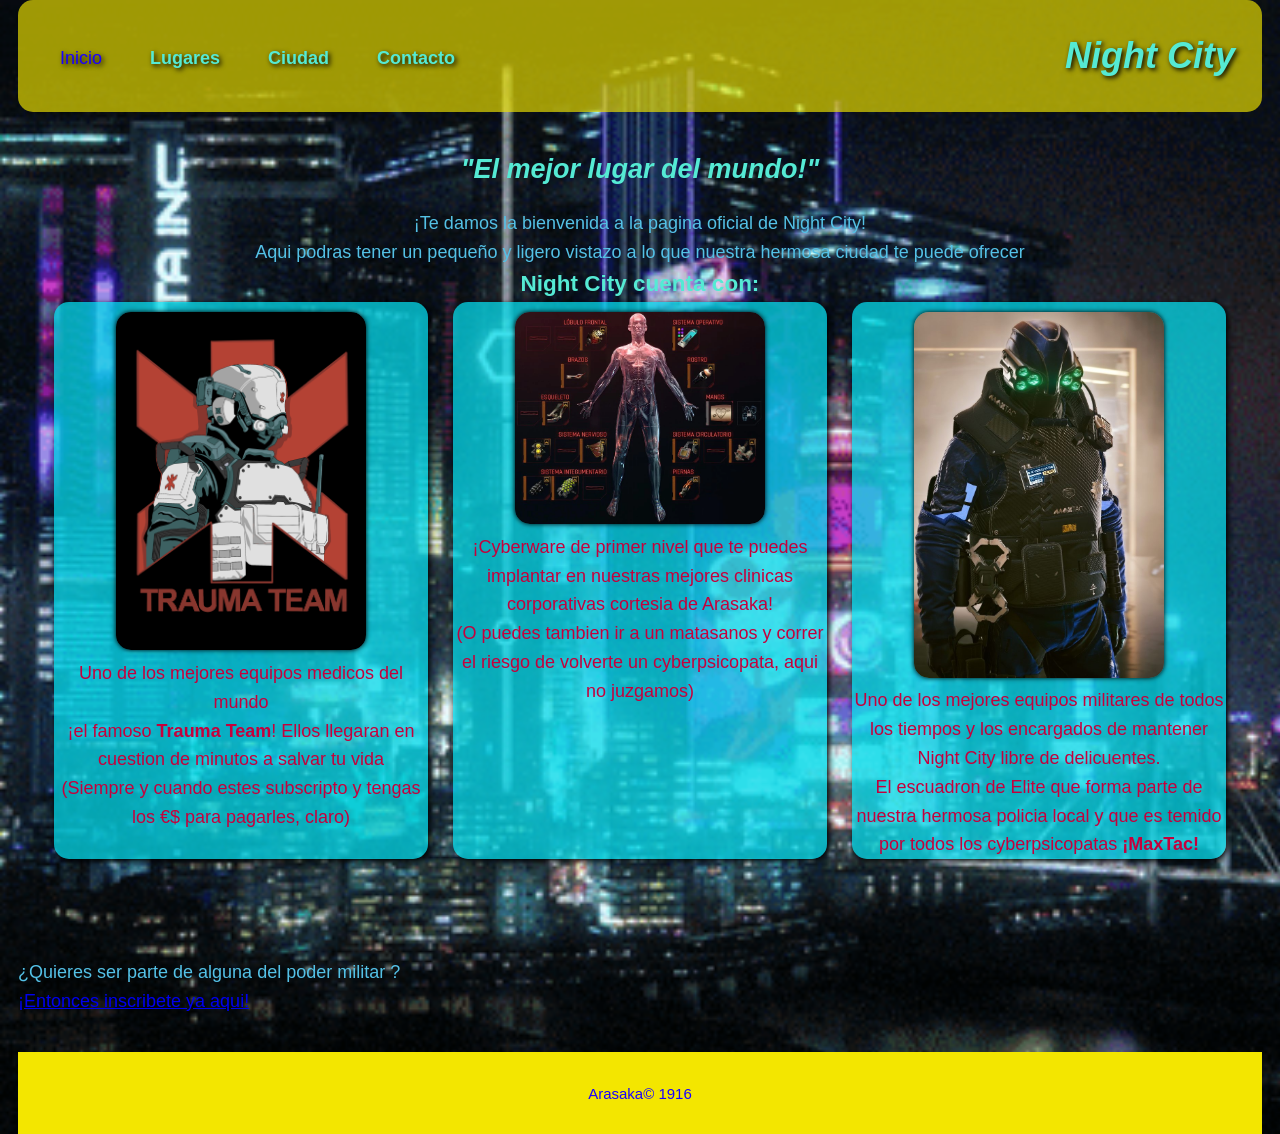
==== index.html @ 8d31d49f "Opacidad, color y fondo Se cambio el fondo por un gif  Se cambio el color de las letras para que se" ====
<!DOCTYPE html>
<html lang="es">
<head>
    <meta charset="UTF-8">
    <meta name="viewport" content="width=device-width, initial-scale=1.0"> 
    <title>Inicio N.C</title>
    <link rel="preconnect" href="https://fonts.googleapis.com">
    <link rel="preconnect" href="https://fonts.gstatic.com" crossorigin>
    <link href="https://fonts.googleapis.com/css2?family=Instrument+Sans:ital,wght@0,400..700;1,400..700&display=swap" rel="stylesheet">
    <link rel="stylesheet" href="CSS/style.css">
</head>
<body>
    <header>
        <h1 class="logo"><em>Night City</em></h1>
            <nav>
                <ul class="menu">
                    <li class="links">Inicio</li>               
                    <li class="links"><a href="./Lugares.html">Lugares</a></li>
                    <li class="links"><a href="./Ciudad.html">Ciudad</a></li>
                    <li class="links"><a href="./Contacto.html">Contacto</a></li>
                </ul>
            </nav>
    </header> 
    <main>
        <h2><em>"El mejor lugar del mundo!"</em></h2>
        <p>¡Te damos la bienvenida a la pagina oficial de Night City! <br>
        Aqui podras tener un pequeño y ligero vistazo a lo que nuestra hermosa ciudad te puede ofrecer <br></p>
        <h3>Night City cuenta con:</h3>

        <section class="cuerpo-articulos"> <!--Los articulos NO deben superar los 8 renglones-->
            <div class="articulos"> <!--Este articulo debe estar a la izquierda-->
                <img src="./img/Trauma Team 2.png" alt="Trauma Team">
                <article class="texto-articulos">
                    Uno de los mejores equipos medicos del mundo <br> 
                    ¡el famoso <strong>Trauma Team</strong>! Ellos llegaran en cuestion de minutos a salvar tu vida <br>
                    (Siempre y cuando estes subscripto y tengas los €$ para pagarles, claro)
                </article>
            </div> 
            
            <div class="articulos"> <!--Este articulo debe estar en el medio-->
                <img src="./img/Cyberware.png" alt="Cyberware">
                <article class="texto-articulos">
                    ¡Cyberware de primer nivel que te puedes implantar en
                    nuestras mejores clinicas corporativas cortesia de Arasaka! <br> (O puedes tambien
                    ir a un matasanos y correr el riesgo de volverte un cyberpsicopata,
                    aqui no juzgamos)
                 </article>
            </div>

            <div class="articulos"> <!--Este articulo debe estar a la derecha-->
                <img src="./img/MaxTac.jpg" alt="MaxTac">
                <article class="texto-articulos">
                    Uno de los mejores equipos militares de todos los tiempos y 
                    los encargados de mantener Night City libre de delicuentes. <br>
                    El escuadron de Elite que forma parte de 
                    nuestra hermosa policia local y que es temido por todos los cyberpsicopatas 
                    <strong>¡MaxTac!</strong>
                 </article>
            </div>
        </section>
    </main>
    <aside>¿Quieres ser parte de alguna del poder militar ? <br>
        <a href="./Contacto.html">¡Entonces inscribete ya aqui!</a>
    </aside>
    <footer>
        <small>Arasaka© 1916</small>
    </footer>
</body>
</html>
---- CSS/style.css ----
/*Paleta de colores*/
:root{
    --color-primario: #f3e600;
    --color-acento: #55ead4;
    --color-texto: #c5003c;
    --color-texto-general: #54c1e6;
    --color-fondo: #000000;
    --color-texto-claro: #1900ff;
    --color-Articulos: #05d9e8;
    --fuente-principal: 'Inter', sans-serif;
}
/*Paleta de colores*/

/*Reset basico*/
*{
    box-sizing: border-box;
    margin: 0;
    padding: 0;
}
/*Reset basico*/

/*Estilos Globales*/
html{font-size: 18px;}

body{
    font-family: var(--fuente-principal);
    font-size: 1rem;
    line-height: 1.6;
    color: var(--color-texto-general);
    margin: 0 auto;
    padding: 0 1rem;
    background-image: url(../gif/descarga.gif);
    background-repeat: no-repeat;
    background-position: center center;
    background-size: cover;
}
/*Estilos Globales*/

/*Barra de navegacion*/
header{
    display: flex;
    justify-content: space-between;
    align-items: center;
    padding: 30px;
    font-family: 'montserrat', sans-serif;
    color: var(--color-texto-claro);
    background-color: color-mix(in srgb, var(--color-primario) 65%, transparent);
    padding: 1.5rem;
    border-radius: 15px;
}

.logo{ /*El order sirve para que el logo de "Night City" este a la derecha en vez de la izquierda*/
    text-shadow: 2px 2px 5px var(--color-fondo);
    order: 2;
}

.menu{
    display: flex;
    list-style: none;
    order: 1;
}

.menu .links{
    text-shadow: 2px 2px 5px var(--color-fondo);
    padding: 0 15px;
}

.menu .links a{
    transition:all .3s ease
}

.menu .links a:hover{
    background-color: #42B881;
}

nav{
    margin-top: 0.25rem;
}                        

nav ul{
    list-style: none;
    display: flex;
    gap: 1rem;
}              

nav a{
    color: var(--color-acento);
    text-decoration: none;
    font-weight: 900;
}

nav a:hover{
    color: antiquewhite;
    text-decoration: underline;
}
/*Barra de navegacion*/

/*Seccion con Imagenes*/

.cuerpo-articulos{
    display: flex;
    justify-content: center;
    column-gap: 25px;
}

.articulos{
    background-color: color-mix(in srgb,var(--color-Articulos) 75%, transparent);
    box-shadow: 2px 2px 6px var(--color-fondo);
    width: 500px;
    text-align: center;
    border-radius: 15px;
}

.texto-articulos{
        color: var(--color-texto);
}

.articulos img{
    width: 250px;
    margin-top: 10px;
    box-shadow: 0px 0px 5px var(--color-fondo);
    border-radius: 15px;
}

.test{
    background-color: rgba(255, 255, 255, 0.3);
    box-shadow: 2px 2px 6px var(--color-fondo);
    width: 500px;
    text-align: center;
    border-radius: 15px;
}

/*Seccion con Imagenes*/

/*TIPOGRAFIA*/

h1, h2, h3{font-size: 2rem; color: var(--color-acento);}

h2{
    font-size: 1.5rem;
    text-align: center;
}

h3{
    font-size: 1.25rem;
    text-align: center;
}

p{
    margin-top: 1rem;
    text-align: center;
}

/*MAIN Y SECCIONES*/

main{
    padding: 2rem;
}
section{
    margin-bottom: 2rem;
    padding-bottom: 1.5rem;
}


/*FIGURE (SECCION PERO DE IMAGENES)*/

figure{
    display: grid;
    grid-template-rows: repeat(auto-fit, minmax(200px, 1 fr));
    gap: 15px;
    justify-content: center;
}

/*para las IMAGENES DEL FIGURE*/
figure img{
    width: 250px;
    height: 180px;
    text-align: center;
    object-fit: cover;/*ajustar la imagen manteniedno las proporciones*/
    border-radius: 5px;
}
figcaption{
    grid-row: 1/-1;
    text-align: center;
    font-style: oblique;
    margin-bottom: 2px;
}
/*FOOTER*/
footer{
    background-color: var(--color-primario);
    color: var(--color-texto-claro);
    padding: 1.5rem;
    margin-top: 2rem;
    text-align: center;
}
footer a{
    color: var(--color-acento);
}
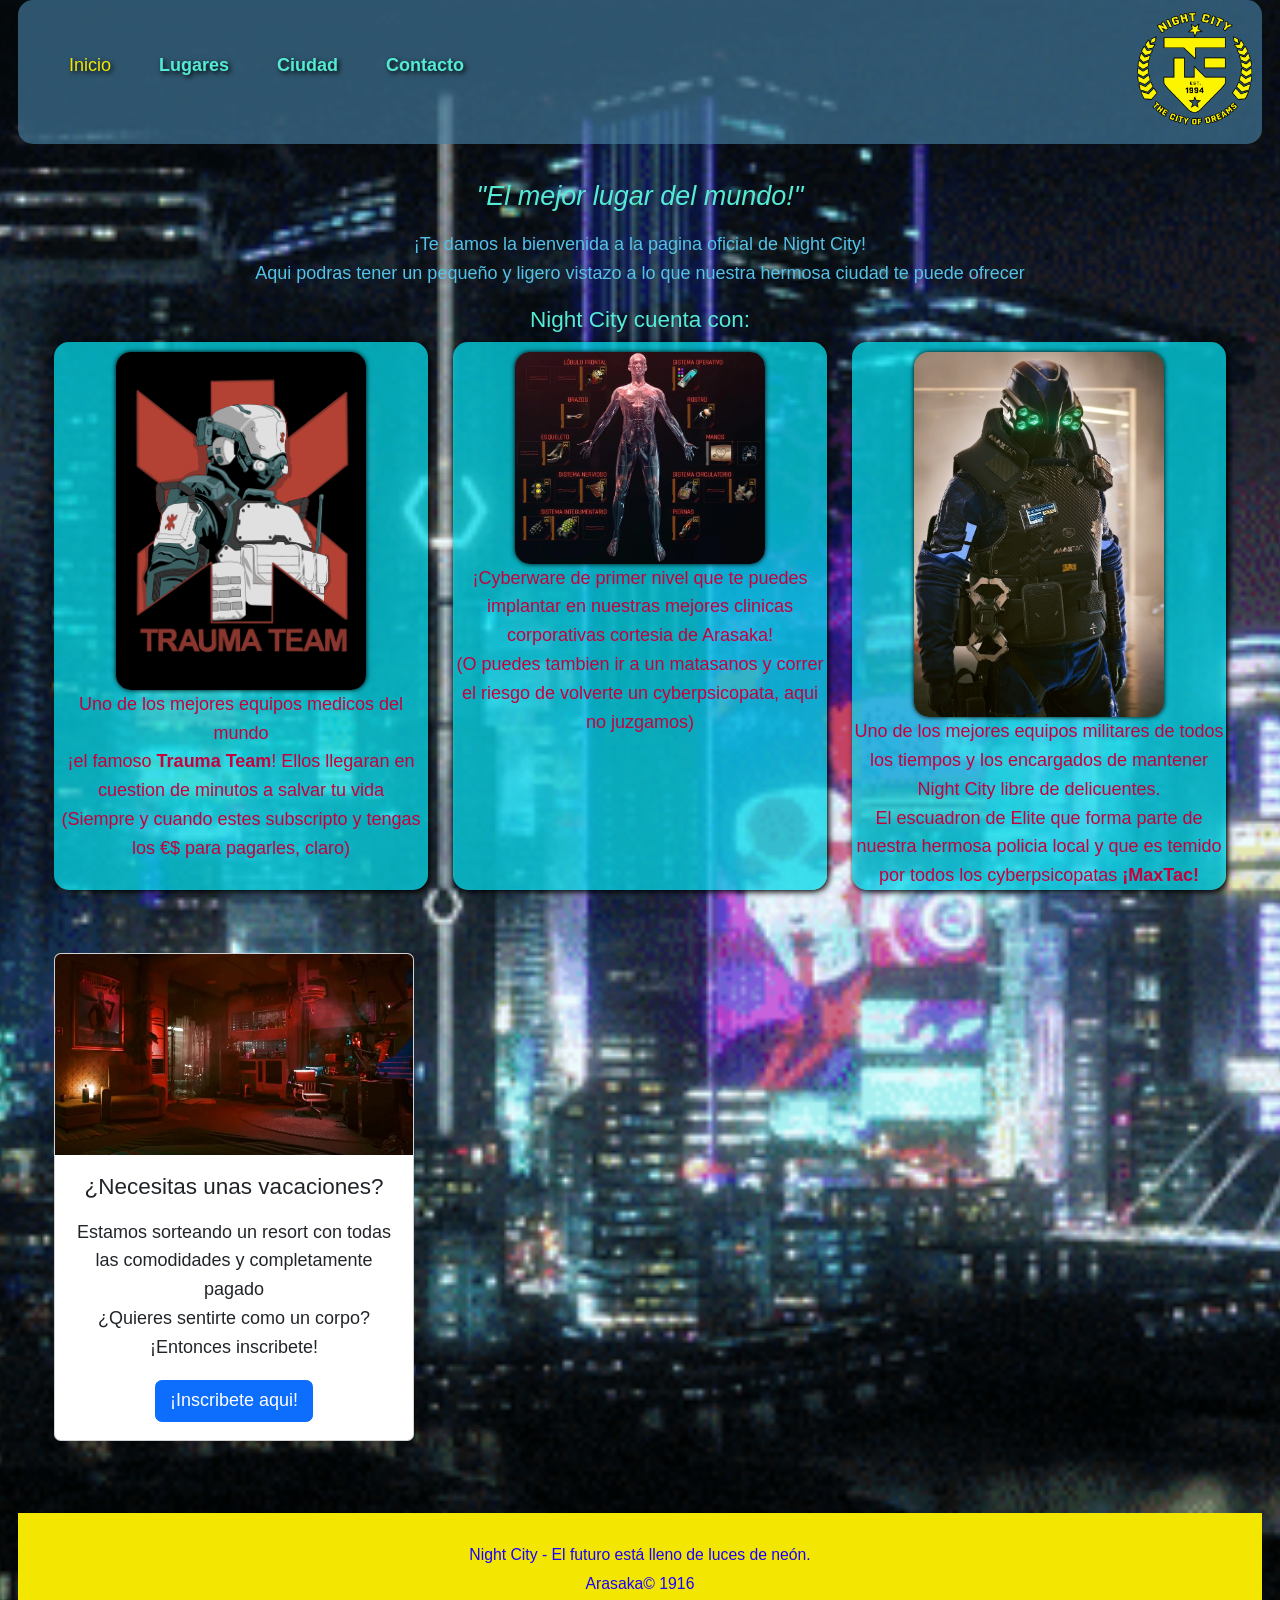
==== commit 707ae031: "Agregado Bootstrap, mas interacciones con CSS y JavaScript Borre codigo inutil del CSS ademas de agr" ====
--- a/index.html
+++ b/index.html
@@ -7,11 +7,17 @@
     <link rel="preconnect" href="https://fonts.googleapis.com">
     <link rel="preconnect" href="https://fonts.gstatic.com" crossorigin>
     <link href="https://fonts.googleapis.com/css2?family=Instrument+Sans:ital,wght@0,400..700;1,400..700&display=swap" rel="stylesheet">
+    <link rel="stylesheet" href="https://cdn.jsdelivr.net/npm/bootstrap@5.3.8/dist/css/bootstrap.min.css">
     <link rel="stylesheet" href="CSS/style.css">
 </head>
 <body>
+
     <header>
-        <h1 class="logo"><em>Night City</em></h1>
+        <h1 class="logo">
+            <a href="./index.html">
+                <img src="./img/Night City Logo.png" alt="Logo de Night City">
+            </a>
+        </h1>
             <nav>
                 <ul class="menu">
                     <li class="links">Inicio</li>               
@@ -20,7 +26,8 @@
                     <li class="links"><a href="./Contacto.html">Contacto</a></li>
                 </ul>
             </nav>
-    </header> 
+    </header>
+
     <main>
         <h2><em>"El mejor lugar del mundo!"</em></h2>
         <p>¡Te damos la bienvenida a la pagina oficial de Night City! <br>
@@ -36,7 +43,7 @@
                     (Siempre y cuando estes subscripto y tengas los €$ para pagarles, claro)
                 </article>
             </div> 
-            
+
             <div class="articulos"> <!--Este articulo debe estar en el medio-->
                 <img src="./img/Cyberware.png" alt="Cyberware">
                 <article class="texto-articulos">
@@ -58,12 +65,22 @@
                  </article>
             </div>
         </section>
+
+        <div class="card" style="width: 20rem; text-align: center;">
+         <img src="./img/Night City Departamento.jpg" class="card-img-top" alt="Departamento de Night City">
+            <div class="card-body">
+                <h5 class="card-title">¿Necesitas unas vacaciones?</h5>
+                    <p class="card-text">Estamos sorteando un resort con todas las comodidades y completamente pagado <br>¿Quieres sentirte como un corpo? ¡Entonces inscribete!
+                    </p>
+                <a href="./Contacto.html" class="btn btn-primary">¡Inscribete aqui!</a>
+            </div>
+        </div>
+
     </main>
-    <aside>¿Quieres ser parte de alguna del poder militar ? <br>
-        <a href="./Contacto.html">¡Entonces inscribete ya aqui!</a>
-    </aside>
     <footer>
-        <small>Arasaka© 1916</small>
+        <small>Night City - El futuro está lleno de luces de neón. <br>
+                Arasaka© 1916
+        </small>
     </footer>
 </body>
 </html>
--- a/CSS/style.css
+++ b/CSS/style.css
@@ -1,10 +1,12 @@
 /*Paleta de colores*/
 :root{
+    --color-header: #467fa1;
     --color-primario: #f3e600;
     --color-acento: #55ead4;
     --color-texto: #c5003c;
     --color-texto-general: #54c1e6;
     --color-fondo: #000000;
+    --color-links: #42B881;
     --color-texto-claro: #1900ff;
     --color-Articulos: #05d9e8;
     --fuente-principal: 'Inter', sans-serif;
@@ -41,11 +43,9 @@
     display: flex;
     justify-content: space-between;
     align-items: center;
-    padding: 30px;
     font-family: 'montserrat', sans-serif;
-    color: var(--color-texto-claro);
-    background-color: color-mix(in srgb, var(--color-primario) 65%, transparent);
-    padding: 1.5rem;
+    color: var(--color-acento);
+    background-color: color-mix(in srgb, var(--color-header) 65%, transparent);
     border-radius: 15px;
 }
 
@@ -54,45 +54,43 @@
     order: 2;
 }
 
+.logo img{
+    width: 7.5rem;
+}
+
 .menu{
+    margin-top: 0.25rem;
+    list-style: none;
     display: flex;
-    list-style: none;
+    gap: 1rem;
+    color: var(--color-primario);
+    display: flex;
     order: 1;
 }
 
 .menu .links{
+    color: var(--color-primario);
+    text-decoration: none;
+    font-weight: 900px;
     text-shadow: 2px 2px 5px var(--color-fondo);
     padding: 0 15px;
 }
 
 .menu .links a{
-    transition:all .3s ease
+    color: var(--color-acento);
+    text-decoration: none;
+    font-weight: 900;
+    transition:all .3s ease;
+    border-radius: 15px;
 }
 
 .menu .links a:hover{
-    background-color: #42B881;
+    color: antiquewhite;
+    text-decoration: none;
+    background-color: var(--color-links);
+    font-size: 22.5px;
 }
 
-nav{
-    margin-top: 0.25rem;
-}                        
-
-nav ul{
-    list-style: none;
-    display: flex;
-    gap: 1rem;
-}              
-
-nav a{
-    color: var(--color-acento);
-    text-decoration: none;
-    font-weight: 900;
-}
-
-nav a:hover{
-    color: antiquewhite;
-    text-decoration: underline;
-}
 /*Barra de navegacion*/
 
 /*Seccion con Imagenes*/
@@ -101,7 +99,10 @@
     display: flex;
     justify-content: center;
     column-gap: 25px;
+    color: var(--color-Articulos);
 }
+
+
 
 .articulos{
     background-color: color-mix(in srgb,var(--color-Articulos) 75%, transparent);
@@ -122,28 +123,21 @@
     border-radius: 15px;
 }
 
-.test{
-    background-color: rgba(255, 255, 255, 0.3);
-    box-shadow: 2px 2px 6px var(--color-fondo);
-    width: 500px;
-    text-align: center;
-    border-radius: 15px;
-}
 
 /*Seccion con Imagenes*/
 
 /*TIPOGRAFIA*/
 
-h1, h2, h3{font-size: 2rem; color: var(--color-acento);}
-
 h2{
     font-size: 1.5rem;
     text-align: center;
+    color: var(--color-acento);
 }
 
 h3{
     font-size: 1.25rem;
     text-align: center;
+    color: var(--color-acento);
 }
 
 p{
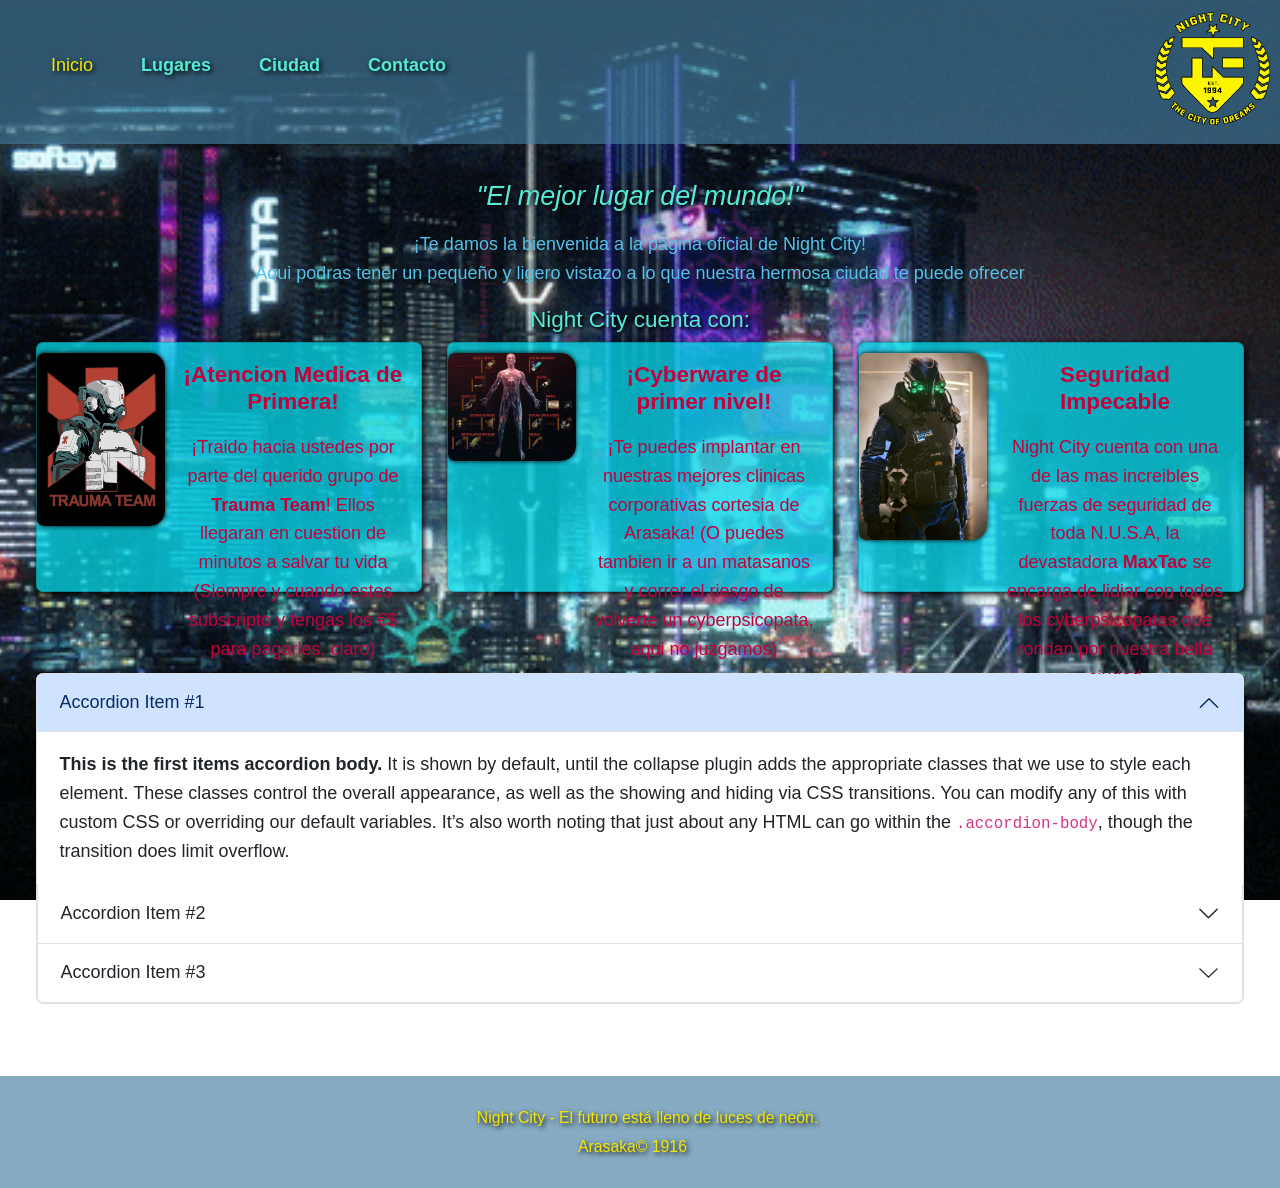
==== commit b2adca0c: "Commit 10 Mejorado el header y arreglado el fondo" ====
--- a/index.html
+++ b/index.html
@@ -36,52 +36,108 @@
 
         <section class="cuerpo-articulos"> <!--Los articulos NO deben superar los 8 renglones-->
             <div class="articulos"> <!--Este articulo debe estar a la izquierda-->
-                <img src="./img/Trauma Team 2.png" alt="Trauma Team">
-                <article class="texto-articulos">
-                    Uno de los mejores equipos medicos del mundo <br> 
-                    ¡el famoso <strong>Trauma Team</strong>! Ellos llegaran en cuestion de minutos a salvar tu vida <br>
-                    (Siempre y cuando estes subscripto y tengas los €$ para pagarles, claro)
-                </article>
+                <div class="card mb-3" style="max-width: 540px;">
+                <div class="row g-0">
+                    <div class="col-md-4">
+                    <img src="./img/Trauma Team 2.png" class="img-fluid rounded-start" alt="Trauma Team">
+                    </div>
+                    <div class="col-md-8">
+                    <div class="card-body">
+                        <div class="texto-articulos">
+                        <h5 class="card-title"><strong>¡Atencion Medica de Primera!</strong></h5>
+                        <p class="card-text">
+                            ¡Traido hacia ustedes por parte del querido grupo de <strong>Trauma Team</strong>! Ellos llegaran en cuestion de minutos a salvar tu vida
+                            (Siempre y cuando estes subscripto y tengas los €$ para pagarles, claro)</p>
+                        </div>
+                    </div>
+                    </div>
+                </div>
+                </div>
             </div> 
 
             <div class="articulos"> <!--Este articulo debe estar en el medio-->
-                <img src="./img/Cyberware.png" alt="Cyberware">
-                <article class="texto-articulos">
-                    ¡Cyberware de primer nivel que te puedes implantar en
-                    nuestras mejores clinicas corporativas cortesia de Arasaka! <br> (O puedes tambien
-                    ir a un matasanos y correr el riesgo de volverte un cyberpsicopata,
-                    aqui no juzgamos)
-                 </article>
+                <div class="card mb-3" style="max-width: 540px;">
+                <div class="row g-0">
+                    <div class="col-md-4">
+                    <img src="./img/Cyberware.png" class="img-fluid rounded-start" alt="Cyberware">
+                    </div>
+                    <div class="col-md-8">
+                    <div class="card-body">
+                        <div class="texto-articulos">
+                        <h5 class="card-title"><strong>¡Cyberware de primer nivel!</strong></h5>
+                        <p class="card-text">¡Te puedes implantar en nuestras mejores clinicas corporativas cortesia de Arasaka! (O puedes tambien
+                        ir a un matasanos y correr el riesgo de volverte un cyberpsicopata, aqui no juzgamos)</p>
+                        </div>
+                    </div>
+                    </div>
+                </div>
+                </div>
             </div>
 
             <div class="articulos"> <!--Este articulo debe estar a la derecha-->
-                <img src="./img/MaxTac.jpg" alt="MaxTac">
-                <article class="texto-articulos">
-                    Uno de los mejores equipos militares de todos los tiempos y 
-                    los encargados de mantener Night City libre de delicuentes. <br>
-                    El escuadron de Elite que forma parte de 
-                    nuestra hermosa policia local y que es temido por todos los cyberpsicopatas 
-                    <strong>¡MaxTac!</strong>
-                 </article>
+                <div class="card mb-3" style="max-width: 540px;">
+                <div class="row g-0">
+                    <div class="col-md-4">
+                    <img src="./img/MaxTac.jpg" class="img-fluid rounded-start" alt="MaxTac">
+                    </div>
+                    <div class="col-md-8">
+                    <div class="card-body">
+                        <div class="texto-articulos">
+                        <h5 class="card-title"><strong>Seguridad Impecable</strong></h5>
+                        <p class="card-text">Night City cuenta con una de las mas increibles fuerzas de seguridad de toda N.U.S.A, la devastadora <strong>MaxTac</strong> se encarga de lidiar con todos los cyberpsicopatas que rondan por nuestra bella ciudad</p>
+                        </div>
+                    </div>
+                    </div>
+                </div>
+                </div>
             </div>
         </section>
+        <div class="accordion" id="accordionExample">
+          <div class="accordion-item">
+            <h2 class="accordion-header">
+              <button class="accordion-button" type="button" data-bs-toggle="collapse" data-bs-target="#collapseOne" aria-expanded="true" aria-controls="collapseOne">
+                Accordion Item #1
+              </button>
+            </h2>
+            <div id="collapseOne" class="accordion-collapse collapse show" data-bs-parent="#accordionExample">
+              <div class="accordion-body">
+                <strong>This is the first items accordion body.</strong> It is shown by default, until the collapse plugin adds the appropriate classes that we use to style each element. These classes control the overall appearance, as well as the showing and hiding via CSS transitions. You can modify any of this with custom CSS or overriding our default variables. It’s also worth noting that just about any HTML can go within the <code>.accordion-body</code>, though the transition does limit overflow. 
+            </div>
+          </div>
+          <div class="accordion-item">
+            <h2 class="accordion-header">
+              <button class="accordion-button collapsed" type="button" data-bs-toggle="collapse" data-bs-target="#collapseTwo" aria-expanded="false" aria-controls="collapseTwo">
+                Accordion Item #2
+              </button>
+            </h2>
+            <div id="collapseTwo" class="accordion-collapse collapse" data-bs-parent="#accordionExample">
+              <div class="accordion-body">
+                <strong>This is the second items accordion body.</strong> It is hidden by default, until the collapse plugin adds the appropriate classes that we use to style each element. These classes control the overall appearance, as well as the showing and hiding via CSS transitions. You can modify any of this with custom CSS or overriding our default variables. It’s also worth noting that just about any HTML can go within the <code>.accordion-body</code>, though the transition does limit overflow. 
+              </div>
+            </div>
+          </div>
+          <div class="accordion-item">
+            <h2 class="accordion-header">
+              <button class="accordion-button collapsed" type="button" data-bs-toggle="collapse" data-bs-target="#collapseThree" aria-expanded="false" aria-controls="collapseThree">
+                Accordion Item #3
+              </button>
+            </h2>
+            <div id="collapseThree" class="accordion-collapse collapse" data-bs-parent="#accordionExample">
+              <div class="accordion-body">
+                <strong>This is the third item’s accordion body.</strong> It is hidden by default, until the collapse plugin adds the appropriate classes that we use to style each element. These classes control the overall appearance, as well as the showing and hiding via CSS transitions. You can modify any of this with custom CSS or overriding our default variables. It’s also worth noting that just about any HTML can go within the <code>.accordion-body</code>, though the transition does limit overflow. 
+              </div>
+            </div>
+          </div>
+        </div>
+    </main>
 
-        <div class="card" style="width: 20rem; text-align: center;">
-         <img src="./img/Night City Departamento.jpg" class="card-img-top" alt="Departamento de Night City">
-            <div class="card-body">
-                <h5 class="card-title">¿Necesitas unas vacaciones?</h5>
-                    <p class="card-text">Estamos sorteando un resort con todas las comodidades y completamente pagado <br>¿Quieres sentirte como un corpo? ¡Entonces inscribete!
-                    </p>
-                <a href="./Contacto.html" class="btn btn-primary">¡Inscribete aqui!</a>
-            </div>
-        </div>
 
-    </main>
     <footer>
         <small>Night City - El futuro está lleno de luces de neón. <br>
                 Arasaka© 1916
         </small>
     </footer>
+    <script src="https://cdn.jsdelivr.net/npm/bootstrap@5.3.8/dist/js/bootstrap.bundle.min.js" integrity="sha384-FKyoEForCGlyvwx9Hj09JcYn3nv7wiPVlz7YYwJrWVcXK/BmnVDxM+D2scQbITxI" crossorigin="anonymous"></script>
 </body>
 </html>
 
--- a/CSS/style.css
+++ b/CSS/style.css
@@ -30,23 +30,25 @@
     line-height: 1.6;
     color: var(--color-texto-general);
     margin: 0 auto;
-    padding: 0 1rem;
     background-image: url(../gif/descarga.gif);
     background-repeat: no-repeat;
     background-position: center center;
     background-size: cover;
+    background-attachment:  fixed;
 }
 /*Estilos Globales*/
 
 /*Barra de navegacion*/
 header{
+    width: 100%;
+    max-width: 100%;
+    margin: 0;
     display: flex;
     justify-content: space-between;
     align-items: center;
     font-family: 'montserrat', sans-serif;
     color: var(--color-acento);
     background-color: color-mix(in srgb, var(--color-header) 65%, transparent);
-    border-radius: 15px;
 }
 
 .logo{ /*El order sirve para que el logo de "Night City" este a la derecha en vez de la izquierda*/
@@ -105,11 +107,9 @@
 
 
 .articulos{
-    background-color: color-mix(in srgb,var(--color-Articulos) 75%, transparent);
-    box-shadow: 2px 2px 6px var(--color-fondo);
-    width: 500px;
     text-align: center;
     border-radius: 15px;
+    background-size: cover;
 }
 
 .texto-articulos{
@@ -117,14 +117,34 @@
 }
 
 .articulos img{
-    width: 250px;
+    width: 150px;
     margin-top: 10px;
     box-shadow: 0px 0px 5px var(--color-fondo);
     border-radius: 15px;
 }
 
+.mb-3{
+    object-fit: cover;
+    background-color: color-mix(in srgb,var(--color-Articulos) 75%, transparent);
+    height: 250px;
+    box-shadow: 2px 2px 6px var(--color-fondo);
+}
+
+.g-0{
+    height: 275px;
+}
+
+.card-body{
+    height: 275px;
+    object-fit: cover;
+}
 
 /*Seccion con Imagenes*/
+
+/*Acordion*/
+
+
+/*Acordion*/
 
 /*TIPOGRAFIA*/
 
@@ -132,12 +152,15 @@
     font-size: 1.5rem;
     text-align: center;
     color: var(--color-acento);
+    text-shadow: 2px 2px 5px var(--color-fondo);
 }
 
 h3{
+    text-shadow: 2px 2px 5px var(--color-fondo);
     font-size: 1.25rem;
     text-align: center;
-    color: var(--color-acento);
+    color: var(--color-acento);    
+    text-shadow: 2px 2px 3px var(--color-fondo);
 }
 
 p{
@@ -181,12 +204,17 @@
 }
 /*FOOTER*/
 footer{
-    background-color: var(--color-primario);
-    color: var(--color-texto-claro);
+    background-color: color-mix(in srgb, var(--color-header) 65%, transparent);
+    color: var(--color-primario);
     padding: 1.5rem;
     margin-top: 2rem;
     text-align: center;
 }
-footer a{
-    color: var(--color-acento);
+
+small{
+    color: var(--color-primario);
+    text-decoration: none;
+    font-weight: 900px;
+    text-shadow: 2px 2px 5px var(--color-fondo);
+    padding: 0 15px;
 }
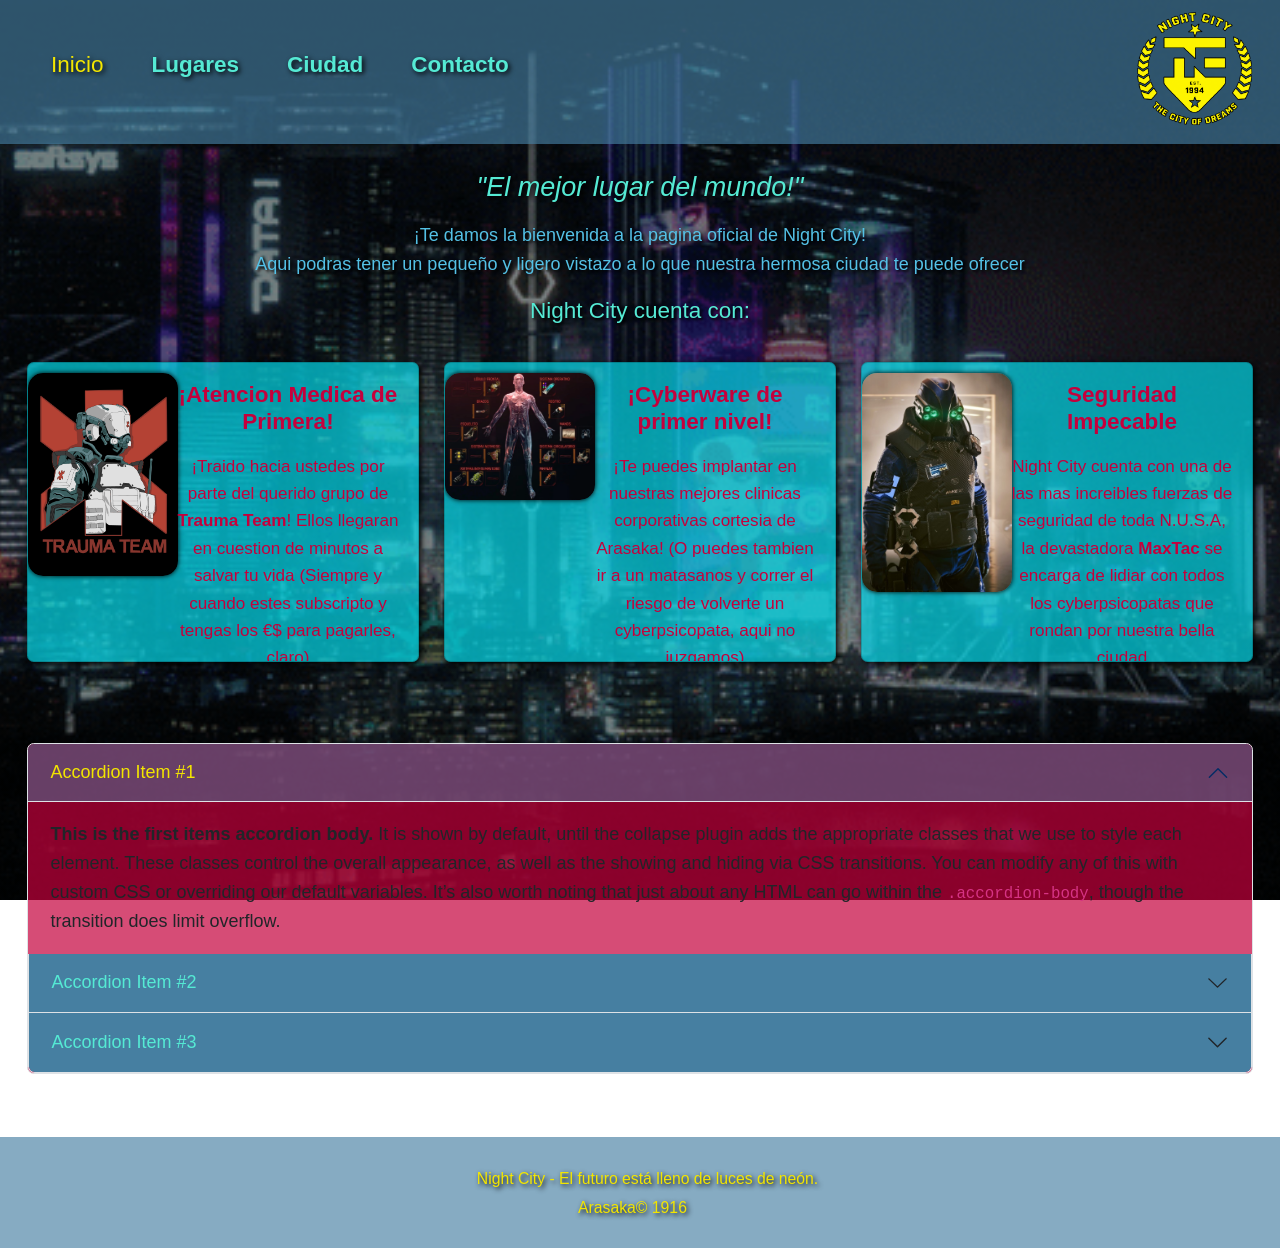
==== commit a5de20e3: "Letras mas visibles y implementado un pequeño JavaScript Se implemento un ligero elemento de Javascr" ====
--- a/index.html
+++ b/index.html
@@ -15,7 +15,7 @@
     <header>
         <h1 class="logo">
             <a href="./index.html">
-                <img src="./img/Night City Logo.png" alt="Logo de Night City">
+                <img src="./img/Night City Logo.png" alt="Logo de Night City" id="logo">
             </a>
         </h1>
             <nav>
@@ -33,13 +33,14 @@
         <p>¡Te damos la bienvenida a la pagina oficial de Night City! <br>
         Aqui podras tener un pequeño y ligero vistazo a lo que nuestra hermosa ciudad te puede ofrecer <br></p>
         <h3>Night City cuenta con:</h3>
+        <br>
 
-        <section class="cuerpo-articulos"> <!--Los articulos NO deben superar los 8 renglones-->
-            <div class="articulos"> <!--Este articulo debe estar a la izquierda-->
+        <section class="cuerpo-articulos"><!--Los articulos NO deben superar los 8 renglones-->
+            <div class="articulos" id="miArticulo"> <!--Este articulo debe estar a la izquierda o primer lugar-->
                 <div class="card mb-3" style="max-width: 540px;">
                 <div class="row g-0">
                     <div class="col-md-4">
-                    <img src="./img/Trauma Team 2.png" class="img-fluid rounded-start" alt="Trauma Team">
+                    <img src="./img/Trauma Team 2.png" alt="Trauma Team">
                     </div>
                     <div class="col-md-8">
                     <div class="card-body">
@@ -55,11 +56,11 @@
                 </div>
             </div> 
 
-            <div class="articulos"> <!--Este articulo debe estar en el medio-->
+            <div class="articulos" id="miArticulo"> <!--Este articulo debe estar en el medio o segundo lugar-->
                 <div class="card mb-3" style="max-width: 540px;">
                 <div class="row g-0">
                     <div class="col-md-4">
-                    <img src="./img/Cyberware.png" class="img-fluid rounded-start" alt="Cyberware">
+                    <img src="./img/Cyberware.png" alt="Cyberware">
                     </div>
                     <div class="col-md-8">
                     <div class="card-body">
@@ -74,11 +75,11 @@
                 </div>
             </div>
 
-            <div class="articulos"> <!--Este articulo debe estar a la derecha-->
+            <div class="articulos" id="miArticulo"> <!--Este articulo debe estar a la derecha o tercer lugar-->
                 <div class="card mb-3" style="max-width: 540px;">
                 <div class="row g-0">
                     <div class="col-md-4">
-                    <img src="./img/MaxTac.jpg" class="img-fluid rounded-start" alt="MaxTac">
+                    <img src="./img/MaxTac.jpg" alt="MaxTac">
                     </div>
                     <div class="col-md-8">
                     <div class="card-body">
@@ -92,6 +93,7 @@
                 </div>
             </div>
         </section>
+
         <div class="accordion" id="accordionExample">
           <div class="accordion-item">
             <h2 class="accordion-header">
@@ -137,6 +139,7 @@
                 Arasaka© 1916
         </small>
     </footer>
+    <script src="./JavaScript/script.js"></script>
     <script src="https://cdn.jsdelivr.net/npm/bootstrap@5.3.8/dist/js/bootstrap.bundle.min.js" integrity="sha384-FKyoEForCGlyvwx9Hj09JcYn3nv7wiPVlz7YYwJrWVcXK/BmnVDxM+D2scQbITxI" crossorigin="anonymous"></script>
 </body>
 </html>
--- a/CSS/style.css
+++ b/CSS/style.css
@@ -30,7 +30,7 @@
     line-height: 1.6;
     color: var(--color-texto-general);
     margin: 0 auto;
-    background-image: url(../gif/descarga.gif);
+    background-image: linear-gradient(rgba(0, 0, 0, 0.5), rgba(0, 0, 0, 0.5)), url('../gif/descarga.gif');
     background-repeat: no-repeat;
     background-position: center center;
     background-size: cover;
@@ -52,8 +52,8 @@
 }
 
 .logo{ /*El order sirve para que el logo de "Night City" este a la derecha en vez de la izquierda*/
-    text-shadow: 2px 2px 5px var(--color-fondo);
     order: 2;
+    padding: 0 1rem;
 }
 
 .logo img{
@@ -73,7 +73,8 @@
 .menu .links{
     color: var(--color-primario);
     text-decoration: none;
-    font-weight: 900px;
+    font-size: 22.5px;
+    font-weight: 1200px;
     text-shadow: 2px 2px 5px var(--color-fondo);
     padding: 0 15px;
 }
@@ -90,7 +91,7 @@
     color: antiquewhite;
     text-decoration: none;
     background-color: var(--color-links);
-    font-size: 22.5px;
+    font-size: 30px;
 }
 
 /*Barra de navegacion*/
@@ -104,8 +105,6 @@
     color: var(--color-Articulos);
 }
 
-
-
 .articulos{
     text-align: center;
     border-radius: 15px;
@@ -113,7 +112,8 @@
 }
 
 .texto-articulos{
-        color: var(--color-texto);
+     font-size: 0.95rem;
+     color: var(--color-texto);
 }
 
 .articulos img{
@@ -124,25 +124,71 @@
 }
 
 .mb-3{
+    background-color: color-mix(in srgb,var(--color-Articulos) 70%, transparent);
+    height: 300px;
+    box-shadow: 2px 2px 6px var(--color-fondo);
+    overflow: auto;
+}
+
+.card-text{
+    text-shadow: none;
+}
+
+/*Seccion con Imagenes*/
+
+/*Seccion barrios en la sección ciudad*/
+
+#barrios article {
+    margin-bottom: 2.5rem;
+    padding-bottom: 1.5rem;
+    display: flex;
+    flex-wrap: wrap;
+    gap: 1.5rem;
+    align-items: flex-start;
+}
+
+#barrios article h3,
+#barrios article p {
+    width: 100%;
+}
+
+#barrios figure {
+    flex: 1;
+    min-width: 250px;
+    display: flex;
+    flex-direction: column;
+    align-items: center;
+    margin: 0;
+}
+
+#barrios figure img {
+    width: 70%;
+    height: 400px;
     object-fit: cover;
-    background-color: color-mix(in srgb,var(--color-Articulos) 75%, transparent);
-    height: 250px;
-    box-shadow: 2px 2px 6px var(--color-fondo);
-}
-
-.g-0{
-    height: 275px;
-}
-
-.card-body{
-    height: 275px;
-    object-fit: cover;
-}
-
-/*Seccion con Imagenes*/
+    border-radius: 8px;
+    box-shadow: 0px 0px 8px var(--color-fondo);
+    border: 3px solid var(--color-fondo);
+}
+
+#barrios figcaption {
+    text-align: center;
+    font-style: italic;
+    font-size: 0.9rem;
+    color: var(--color-acento);
+    margin-top: 5px;
+}
+
+/*Seccion barrios en la sección ciudad*/
 
 /*Acordion*/
 
+.accordion {
+  --bs-accordion-bg: color-mix(in srgb,var(--color-texto) 70%, transparent);; /* Fondo general del acordeón */
+  --bs-accordion-btn-bg: color-mix(in srgb,var(--color-header) 100%, transparent);; /* Fondo del botón */
+  --bs-accordion-btn-color: color-mix(in srgb,var(--color-texto-claro) 100%); /* Color del texto del botón */
+  --bs-accordion-active-bg: color-mix(in srgb,var(--color-header) 50%, transparent);; /* Fondo cuando está activo/abierto */
+  --bs-accordion-active-color: color-mix(in srgb,var(--color-primario) 100%, transparent);; /* Color de texto cuando está activo */
+} /*Solo funciona con color-mix(?*/
 
 /*Acordion*/
 
@@ -166,18 +212,20 @@
 p{
     margin-top: 1rem;
     text-align: center;
+    text-shadow: 2px 2px 3px var(--color-fondo);
 }
 
 /*MAIN Y SECCIONES*/
 
 main{
-    padding: 2rem;
-}
+    padding: 1.5rem;
+}
+
 section{
     margin-bottom: 2rem;
     padding-bottom: 1.5rem;
 }
-
+/*MAIN Y SECCIONES*/
 
 /*FIGURE (SECCION PERO DE IMAGENES)*/
 
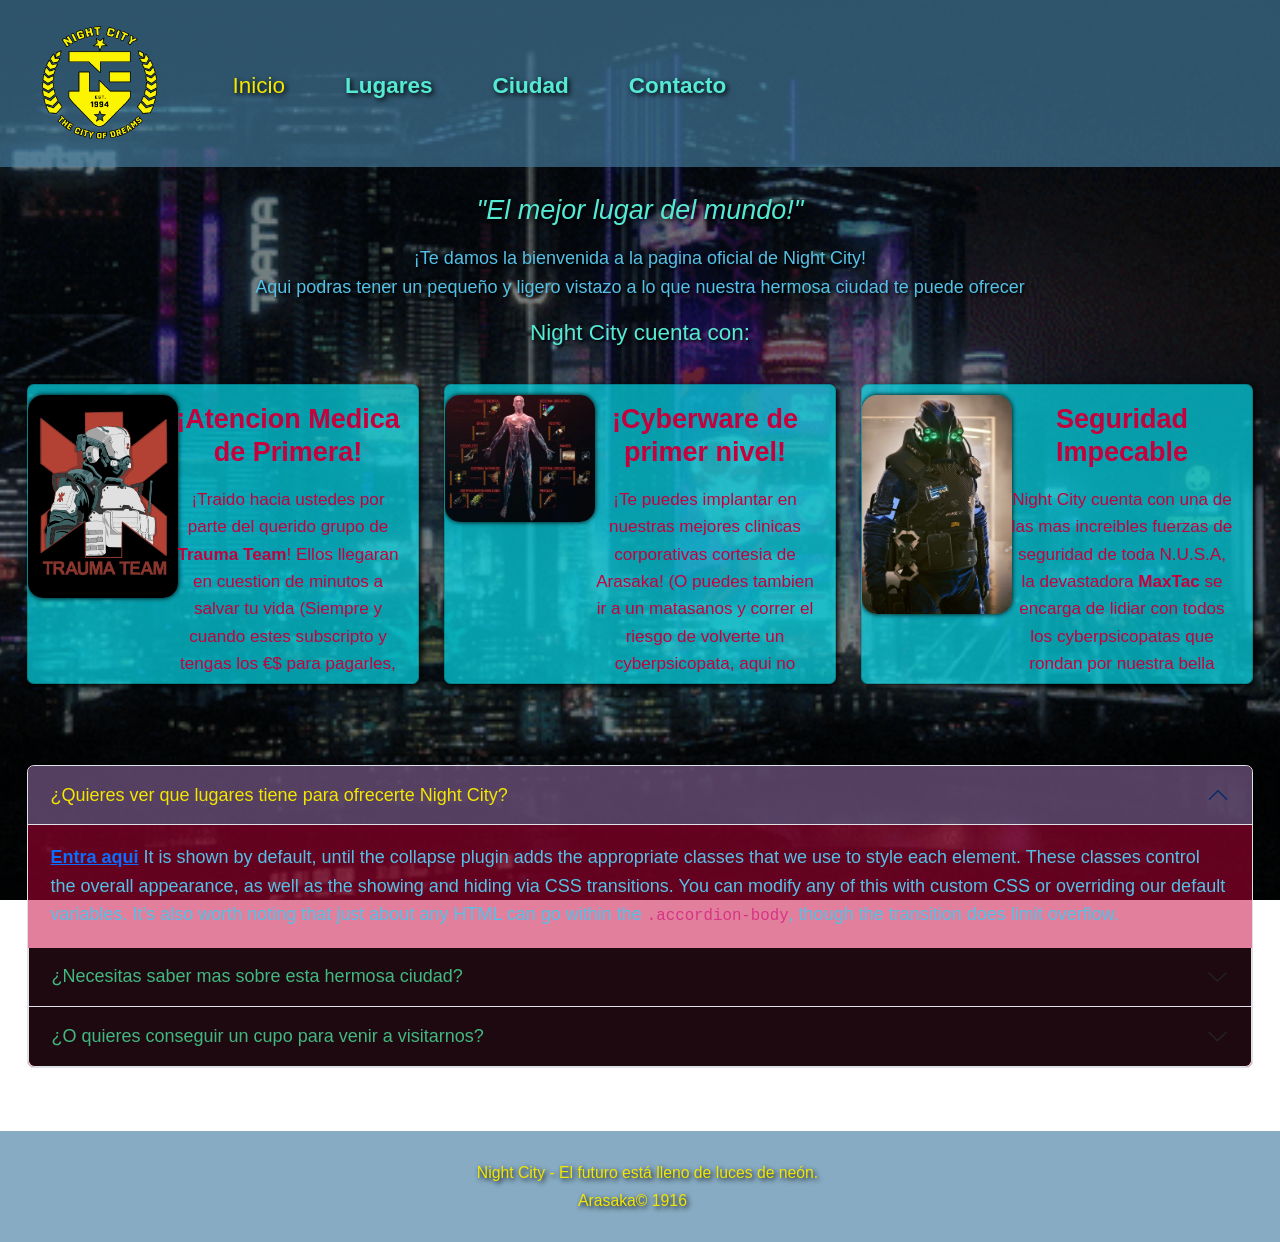
==== commit 3ddd7e16: "Cambiada la Nav Bar Se cambio la nav bar y ahora incluye una "hamburguesa" cuando la pagina se vuelv" ====
--- a/index.html
+++ b/index.html
@@ -3,7 +3,7 @@
 <head>
     <meta charset="UTF-8">
     <meta name="viewport" content="width=device-width, initial-scale=1.0"> 
-    <title>Inicio N.C</title>
+    <title>Inicio - Nigh City</title>
     <link rel="preconnect" href="https://fonts.googleapis.com">
     <link rel="preconnect" href="https://fonts.gstatic.com" crossorigin>
     <link href="https://fonts.googleapis.com/css2?family=Instrument+Sans:ital,wght@0,400..700;1,400..700&display=swap" rel="stylesheet">
@@ -13,20 +13,36 @@
 <body>
 
     <header>
-        <h1 class="logo">
-            <a href="./index.html">
-                <img src="./img/Night City Logo.png" alt="Logo de Night City" id="logo">
-            </a>
-        </h1>
-            <nav>
-                <ul class="menu">
-                    <li class="links">Inicio</li>               
-                    <li class="links"><a href="./Lugares.html">Lugares</a></li>
-                    <li class="links"><a href="./Ciudad.html">Ciudad</a></li>
-                    <li class="links"><a href="./Contacto.html">Contacto</a></li>
-                </ul>
-            </nav>
+        <nav class="navbar navbar-expand-lg navbar-light bg-light">
+          <div class="container-fluid">
+              <h1 class="logo">
+                <a href="./index.html">
+                  <img src="./img/night-city-logo.png" alt="Logo de Night City" id="logo">
+                </a>
+              </h1>
+            <button class="navbar-toggler" type="button" data-bs-toggle="collapse" data-bs-target="#navbarText" aria-controls="navbarText" aria-expanded="false" aria-label="Toggle navigation">
+              <span class="navbar-toggler-icon"></span>
+            </button>
+            <div class="collapse navbar-collapse" id="navbarText">
+              <ul class="navbar-nav me-auto mb-2 mb-lg-0 menu">
+                <li class="link-no-activo">
+                  Inicio
+                </li>
+                <li class="nav-item">
+                  <a class="links" href="./Lugares.html">Lugares</a>
+                </li>
+                <li class="nav-item">
+                  <a class="links" href="./Ciudad.html">Ciudad</a>
+                </li>
+                <li class="nav-item">
+                  <a class="links" href="./Contacto.html">Contacto</a>
+                </li>
+              </ul>
+            </div>
+          </div>
+        </nav>
     </header>
+
 
     <main>
         <h2><em>"El mejor lugar del mundo!"</em></h2>
@@ -36,16 +52,16 @@
         <br>
 
         <section class="cuerpo-articulos"><!--Los articulos NO deben superar los 8 renglones-->
-            <div class="articulos" id="miArticulo"> <!--Este articulo debe estar a la izquierda o primer lugar-->
+            <div class="articulos"> <!--Este articulo debe estar a la izquierda o primer lugar-->
                 <div class="card mb-3" style="max-width: 540px;">
                 <div class="row g-0">
                     <div class="col-md-4">
-                    <img src="./img/Trauma Team 2.png" alt="Trauma Team">
+                    <img src="./img/trauma-team-2.png" alt="Trauma Team">
                     </div>
                     <div class="col-md-8">
                     <div class="card-body">
                         <div class="texto-articulos">
-                        <h5 class="card-title"><strong>¡Atencion Medica de Primera!</strong></h5>
+                        <h4 class="card-title"><strong>¡Atencion Medica de Primera!</strong></h4>
                         <p class="card-text">
                             ¡Traido hacia ustedes por parte del querido grupo de <strong>Trauma Team</strong>! Ellos llegaran en cuestion de minutos a salvar tu vida
                             (Siempre y cuando estes subscripto y tengas los €$ para pagarles, claro)</p>
@@ -56,7 +72,7 @@
                 </div>
             </div> 
 
-            <div class="articulos" id="miArticulo"> <!--Este articulo debe estar en el medio o segundo lugar-->
+            <div class="articulos"> <!--Este articulo debe estar en el medio o segundo lugar-->
                 <div class="card mb-3" style="max-width: 540px;">
                 <div class="row g-0">
                     <div class="col-md-4">
@@ -65,7 +81,7 @@
                     <div class="col-md-8">
                     <div class="card-body">
                         <div class="texto-articulos">
-                        <h5 class="card-title"><strong>¡Cyberware de primer nivel!</strong></h5>
+                        <h4 class="card-title"><strong>¡Cyberware de primer nivel!</strong></h4>
                         <p class="card-text">¡Te puedes implantar en nuestras mejores clinicas corporativas cortesia de Arasaka! (O puedes tambien
                         ir a un matasanos y correr el riesgo de volverte un cyberpsicopata, aqui no juzgamos)</p>
                         </div>
@@ -75,7 +91,7 @@
                 </div>
             </div>
 
-            <div class="articulos" id="miArticulo"> <!--Este articulo debe estar a la derecha o tercer lugar-->
+            <div class="articulos"> <!--Este articulo debe estar a la derecha o tercer lugar-->
                 <div class="card mb-3" style="max-width: 540px;">
                 <div class="row g-0">
                     <div class="col-md-4">
@@ -84,7 +100,7 @@
                     <div class="col-md-8">
                     <div class="card-body">
                         <div class="texto-articulos">
-                        <h5 class="card-title"><strong>Seguridad Impecable</strong></h5>
+                        <h4 class="card-title"><strong>Seguridad Impecable</strong></h4>
                         <p class="card-text">Night City cuenta con una de las mas increibles fuerzas de seguridad de toda N.U.S.A, la devastadora <strong>MaxTac</strong> se encarga de lidiar con todos los cyberpsicopatas que rondan por nuestra bella ciudad</p>
                         </div>
                     </div>
@@ -98,18 +114,18 @@
           <div class="accordion-item">
             <h2 class="accordion-header">
               <button class="accordion-button" type="button" data-bs-toggle="collapse" data-bs-target="#collapseOne" aria-expanded="true" aria-controls="collapseOne">
-                Accordion Item #1
+                ¿Quieres ver que lugares tiene para ofrecerte Night City?
               </button>
             </h2>
             <div id="collapseOne" class="accordion-collapse collapse show" data-bs-parent="#accordionExample">
               <div class="accordion-body">
-                <strong>This is the first items accordion body.</strong> It is shown by default, until the collapse plugin adds the appropriate classes that we use to style each element. These classes control the overall appearance, as well as the showing and hiding via CSS transitions. You can modify any of this with custom CSS or overriding our default variables. It’s also worth noting that just about any HTML can go within the <code>.accordion-body</code>, though the transition does limit overflow. 
+                <strong><a href="./Lugares.html">Entra aqui</a></strong> It is shown by default, until the collapse plugin adds the appropriate classes that we use to style each element. These classes control the overall appearance, as well as the showing and hiding via CSS transitions. You can modify any of this with custom CSS or overriding our default variables. It’s also worth noting that just about any HTML can go within the <code>.accordion-body</code>, though the transition does limit overflow. 
             </div>
           </div>
           <div class="accordion-item">
             <h2 class="accordion-header">
               <button class="accordion-button collapsed" type="button" data-bs-toggle="collapse" data-bs-target="#collapseTwo" aria-expanded="false" aria-controls="collapseTwo">
-                Accordion Item #2
+                ¿Necesitas saber mas sobre esta hermosa ciudad?
               </button>
             </h2>
             <div id="collapseTwo" class="accordion-collapse collapse" data-bs-parent="#accordionExample">
@@ -121,7 +137,7 @@
           <div class="accordion-item">
             <h2 class="accordion-header">
               <button class="accordion-button collapsed" type="button" data-bs-toggle="collapse" data-bs-target="#collapseThree" aria-expanded="false" aria-controls="collapseThree">
-                Accordion Item #3
+                ¿O quieres conseguir un cupo para venir a visitarnos?
               </button>
             </h2>
             <div id="collapseThree" class="accordion-collapse collapse" data-bs-parent="#accordionExample">
@@ -131,6 +147,7 @@
             </div>
           </div>
         </div>
+      </div>
     </main>
 
 
--- a/CSS/style.css
+++ b/CSS/style.css
@@ -52,7 +52,6 @@
 }
 
 .logo{ /*El order sirve para que el logo de "Night City" este a la derecha en vez de la izquierda*/
-    order: 2;
     padding: 0 1rem;
 }
 
@@ -60,38 +59,50 @@
     width: 7.5rem;
 }
 
-.menu{
+.navbar {
+    background-color: color-mix(in srgb, var(--color-header) 0%, transparent) !important;
+}
+
+.navbar-toggler{
+    box-shadow: 2px 2px 6px var(--color-fondo);
+}
+
+.container-fluid{
     margin-top: 0.25rem;
     list-style: none;
     display: flex;
     gap: 1rem;
-    color: var(--color-primario);
-    display: flex;
-    order: 1;
-}
-
-.menu .links{
+}
+
+.container-fluid .menu{
+    text-decoration: none;
+    font-size: 22.5px;
+    font-weight: 1200px;
+    text-shadow: 2px 2px 5px var(--color-fondo);
+}
+
+.container-fluid .menu .links{
+    color: var(--color-acento);
+    text-decoration: none;
+    font-weight: 900;
+    transition:all .3s ease;
+    border-radius: 15px;
+    padding: 0 30px;
+}
+
+.container-fluid .menu .links:hover{
+    color: antiquewhite;
+    text-decoration: none;
+    background-color: var(--color-links);
+}
+
+.container-fluid .menu .link-no-activo{
     color: var(--color-primario);
     text-decoration: none;
     font-size: 22.5px;
     font-weight: 1200px;
     text-shadow: 2px 2px 5px var(--color-fondo);
-    padding: 0 15px;
-}
-
-.menu .links a{
-    color: var(--color-acento);
-    text-decoration: none;
-    font-weight: 900;
-    transition:all .3s ease;
-    border-radius: 15px;
-}
-
-.menu .links a:hover{
-    color: antiquewhite;
-    text-decoration: none;
-    background-color: var(--color-links);
-    font-size: 30px;
+    padding: 0 30px;
 }
 
 /*Barra de navegacion*/
@@ -136,15 +147,31 @@
 
 /*Seccion con Imagenes*/
 
+.btn-outline-primary {
+    color: rgba(0, 0, 0, 0.85);
+    border-color: rgba(0, 0, 0, 0.85);
+    border-radius: 20px;
+    background-color: color-mix(var(--color-header), transparent);
+
+}
+
+.btn-outline-primary:hover {
+    color: black;
+    background-color: color-mix(var(--color-links), transparent);
+    border-color: var(--color-acento);
+}
+
+
 /*Seccion barrios en la sección ciudad*/
 
 #barrios article {
-    margin-bottom: 2.5rem;
-    padding-bottom: 1.5rem;
-    display: flex;
-    flex-wrap: wrap;
-    gap: 1.5rem;
-    align-items: flex-start;
+    font-size: 0.9rem;
+    color: var(--color-acento);
+    margin-top: 5px;
+    background-color: rgba(0, 0, 0, 0.85);
+    border: 1px solid var(--color-acento);
+    border-radius: 10px;
+    padding: 20px;
 }
 
 #barrios article h3,
@@ -180,15 +207,24 @@
 
 /*Seccion barrios en la sección ciudad*/
 
-/*Acordion*/
+/*Acordeon*/
 
 .accordion {
-  --bs-accordion-bg: color-mix(in srgb,var(--color-texto) 70%, transparent);; /* Fondo general del acordeón */
-  --bs-accordion-btn-bg: color-mix(in srgb,var(--color-header) 100%, transparent);; /* Fondo del botón */
-  --bs-accordion-btn-color: color-mix(in srgb,var(--color-texto-claro) 100%); /* Color del texto del botón */
-  --bs-accordion-active-bg: color-mix(in srgb,var(--color-header) 50%, transparent);; /* Fondo cuando está activo/abierto */
-  --bs-accordion-active-color: color-mix(in srgb,var(--color-primario) 100%, transparent);; /* Color de texto cuando está activo */
+  --bs-accordion-btn-focus-box-shadow: none; /* Sombra que se genera al abrir el acordeon */
+  --bs-accordion-bg: color-mix(in srgb,var(--color-texto) 50%, transparent); /* Fondo general del acordeon */
+  --bs-accordion-btn-bg: color-mix(in srgb,var(--color-fondo) 85%, transparent); /* Fondo del boton */
+  --bs-accordion-btn-color: color-mix(in srgb,var(--color-links) 100%); /* Color del boton */
+  --bs-accordion-active-bg: color-mix(in srgb,var(--color-header) 50%, transparent); /* Fondo cuando esta activo/abierto */
+  --bs-accordion-active-color: color-mix(in srgb,var(--color-primario) 100%, transparent); /* Color de texto cuando está activo */
 } /*Solo funciona con color-mix(?*/
+
+.accordion-header{
+    color: var(--color-links);
+}
+
+.accordion-body{
+    color: var(--color-texto-general);
+}
 
 /*Acordion*/
 
@@ -265,4 +301,105 @@
     font-weight: 900px;
     text-shadow: 2px 2px 5px var(--color-fondo);
     padding: 0 15px;
+}
+
+#lugares .card {
+    background-color: rgba(0, 0, 0, 0.85);
+    color: white;
+    border: 1px solid var(--color-acento);
+    border-radius: 12px;
+    overflow: hidden;
+    transition: transform 0.3s ease;
+}
+
+#lugares .card:hover {
+    transform: translateY(-5px);
+}
+
+#lugares figure {
+    display: block;
+    width: 100%;
+    margin: 0 0 1rem;
+}
+
+#lugares figure img {
+    width: 100%;
+    height: 220px;
+    object-fit: cover;
+    border-radius: 8px;
+}
+
+#lugares figcaption {
+    text-align: center;
+    font-style: italic;
+    color: var(--color-header);
+    margin-top: 8px;
+}
+
+#lugares .card-body {
+    padding: 1.25rem;
+}
+
+#lugares .card p {
+    text-align: left;
+}
+#datos {
+    background-color: rgba(0, 0, 0, 0.85);
+    border: 1px solid var(--color-acento);
+    border-radius: 10px;
+    padding: 20px;
+    margin: 40px auto;
+    max-width: 900px;
+}
+
+#datos h2 {
+    color: var(--color-acento);
+    text-align: center;
+}
+
+#datos ul {
+    display: flex;
+    flex-wrap: wrap;
+    gap: 15px;
+    padding: 0;
+    list-style: none;
+}
+
+#datos li {
+    background-color: #17212e;
+    color: white;
+    border: 1px solid var(--color-acento);
+    border-radius: 8px;
+    padding: 15px;
+    flex: 1 1 200px;
+}
+
+#datos li strong {
+    color: var(--color-acento);
+}
+
+#datos li span {
+    display: block;
+    margin-top: 8px;
+}
+
+#descubri {
+    background-color: rgba(0, 0, 0, 0.85);
+    border: 1px solid var(--color-acento);
+    border-radius: 10px;
+    padding: 25px;
+    margin: 40px auto;
+    max-width: 900px;
+    text-align: center;
+}
+
+#descubri h2 {
+    color: var(--color-acento);
+}
+
+#descubri p {
+    color: white;
+    line-height: 1.6;
+    max-width: 750px;
+    margin: auto;
 }
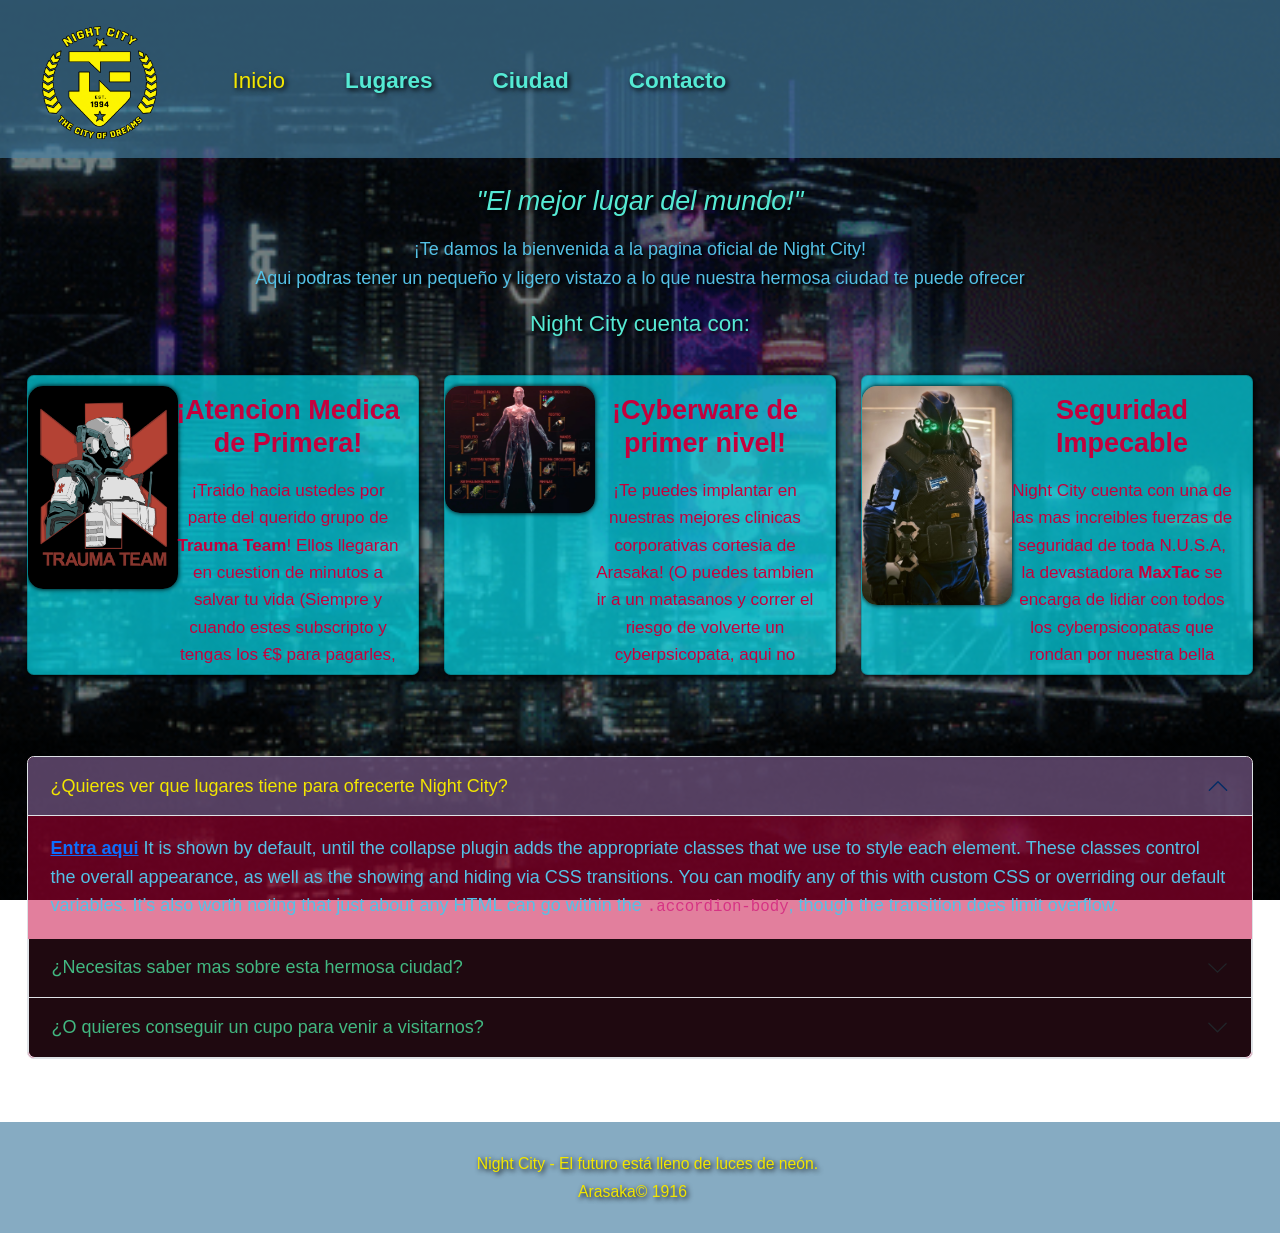
==== commit dbe10018: "hice algunos arreglos al logo" ====
--- a/index.html
+++ b/index.html
@@ -15,11 +15,11 @@
     <header>
         <nav class="navbar navbar-expand-lg navbar-light bg-light">
           <div class="container-fluid">
-              <h1 class="logo">
+              <div class="logo">
                 <a href="./index.html">
                   <img src="./img/night-city-logo.png" alt="Logo de Night City" id="logo">
                 </a>
-              </h1>
+              </div>
             <button class="navbar-toggler" type="button" data-bs-toggle="collapse" data-bs-target="#navbarText" aria-controls="navbarText" aria-expanded="false" aria-label="Toggle navigation">
               <span class="navbar-toggler-icon"></span>
             </button>
@@ -45,7 +45,7 @@
 
 
     <main>
-        <h2><em>"El mejor lugar del mundo!"</em></h2>
+        <h1><em>"El mejor lugar del mundo!"</em></h1>
         <p>¡Te damos la bienvenida a la pagina oficial de Night City! <br>
         Aqui podras tener un pequeño y ligero vistazo a lo que nuestra hermosa ciudad te puede ofrecer <br></p>
         <h3>Night City cuenta con:</h3>
--- a/CSS/style.css
+++ b/CSS/style.css
@@ -402,4 +402,11 @@
     line-height: 1.6;
     max-width: 750px;
     margin: auto;
+}
+
+h1 {
+    font-size: 1.5rem;
+    text-align: center;
+    color: var(--color-acento);
+    text-shadow: 2px 2px 5px var(--color-fondo); 
 }
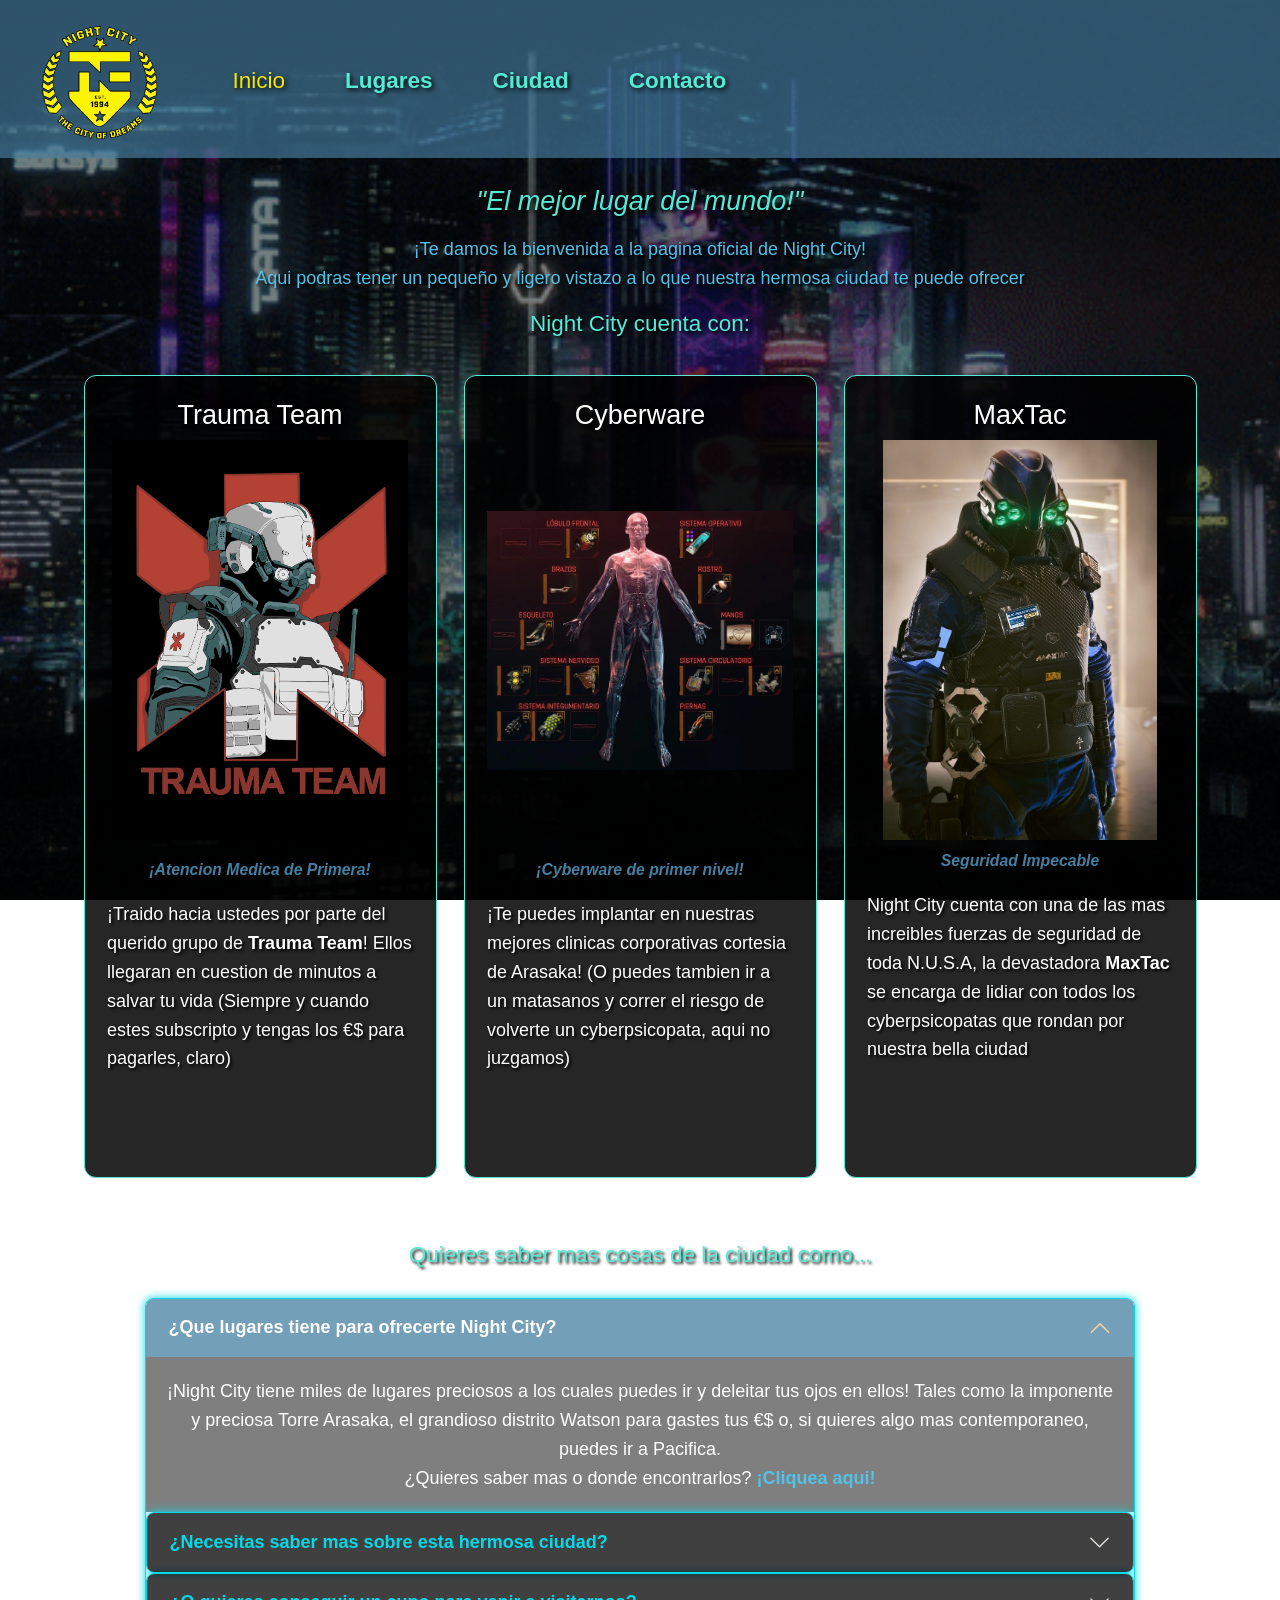
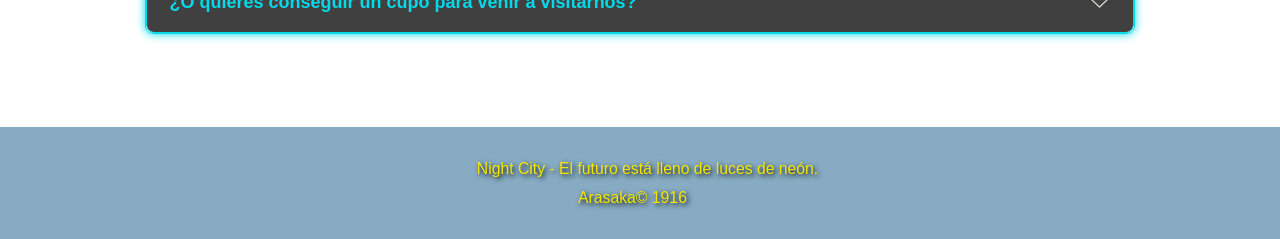
==== commit 862d9442: "Terminada la pestaña de Inicio La pestaña de inicio finalmente esta terminada" ====
--- a/index.html
+++ b/index.html
@@ -1,163 +1,188 @@
 <!DOCTYPE html>
 <html lang="es">
+
 <head>
-    <meta charset="UTF-8">
-    <meta name="viewport" content="width=device-width, initial-scale=1.0"> 
-    <title>Inicio - Nigh City</title>
-    <link rel="preconnect" href="https://fonts.googleapis.com">
-    <link rel="preconnect" href="https://fonts.gstatic.com" crossorigin>
-    <link href="https://fonts.googleapis.com/css2?family=Instrument+Sans:ital,wght@0,400..700;1,400..700&display=swap" rel="stylesheet">
-    <link rel="stylesheet" href="https://cdn.jsdelivr.net/npm/bootstrap@5.3.8/dist/css/bootstrap.min.css">
-    <link rel="stylesheet" href="CSS/style.css">
+  <meta charset="UTF-8">
+  <meta name="viewport" content="width=device-width, initial-scale=1.0">
+  <title>Inicio - Nigh City</title>
+  <link rel="preconnect" href="https://fonts.googleapis.com">
+  <link rel="preconnect" href="https://fonts.gstatic.com" crossorigin>
+  <link href="https://fonts.googleapis.com/css2?family=Instrument+Sans:ital,wght@0,400..700;1,400..700&display=swap"
+    rel="stylesheet">
+  <link rel="stylesheet" href="https://cdn.jsdelivr.net/npm/bootstrap@5.3.8/dist/css/bootstrap.min.css">
+  <link rel="stylesheet" href="CSS/style.css">
 </head>
+
 <body>
 
-    <header>
-        <nav class="navbar navbar-expand-lg navbar-light bg-light">
-          <div class="container-fluid">
-              <div class="logo">
-                <a href="./index.html">
-                  <img src="./img/night-city-logo.png" alt="Logo de Night City" id="logo">
-                </a>
+  <header>
+    <nav class="navbar navbar-expand-lg navbar-light bg-light">
+      <div class="container-fluid">
+        <div class="logo">
+          <a href="./index.html">
+            <img src="./img/night-city-logo.png" alt="Logo de Night City" id="logo">
+          </a>
+        </div>
+        <button class="navbar-toggler" type="button" data-bs-toggle="collapse" data-bs-target="#navbarText"
+          aria-controls="navbarText" aria-expanded="false" aria-label="Toggle navigation">
+          <span class="navbar-toggler-icon"></span>
+        </button>
+        <div class="collapse navbar-collapse" id="navbarText">
+          <ul class="navbar-nav me-auto mb-2 mb-lg-0 menu">
+            <li class="link-no-activo">
+              Inicio
+            </li>
+            <li class="nav-item">
+              <a class="links" href="./Lugares.html">Lugares</a>
+            </li>
+            <li class="nav-item">
+              <a class="links" href="./Ciudad.html">Ciudad</a>
+            </li>
+            <li class="nav-item">
+              <a class="links" href="./Contacto.html">Contacto</a>
+            </li>
+          </ul>
+        </div>
+      </div>
+    </nav>
+  </header>
+  <main>
+
+    <h2><em>"El mejor lugar del mundo!"</em></h2>
+    <p>¡Te damos la bienvenida a la pagina oficial de Night City! <br>
+      Aqui podras tener un pequeño y ligero vistazo a lo que nuestra hermosa ciudad te puede ofrecer <br></p>
+    <h3>Night City cuenta con:</h3>
+    <br>
+
+    <section id="lugares">
+      <div class="container">
+        <div class="row g-4">
+          <div class="col-12 col-md-6 col-lg-4">
+            <article class="card h-100">
+              <div class="card-body">
+                <h2 class="card-title">Trauma Team</h2>
+                <div class="articulos">
+                  <img src="./img/trauma-team-2.png" class="figure-img img-fluid rounded w-100" alt="Trauma Team">
+                </div>
+                  <figcaption class="figure-caption">
+                    <strong>¡Atencion Medica de Primera!</strong>
+                  </figcaption>
+                <section>
+                  <p>
+                    ¡Traido hacia ustedes por parte del querido grupo de <strong>Trauma Team</strong>! Ellos llegaran en
+                    cuestion de minutos a salvar tu vida
+                    (Siempre y cuando estes subscripto y tengas los €$ para pagarles, claro)
+                  </p>
+                </section>
               </div>
-            <button class="navbar-toggler" type="button" data-bs-toggle="collapse" data-bs-target="#navbarText" aria-controls="navbarText" aria-expanded="false" aria-label="Toggle navigation">
-              <span class="navbar-toggler-icon"></span>
+            </article>
+          </div>
+
+          <div class="col-12 col-md-6 col-lg-4">
+            <article class="card h-100">
+              <div class="card-body">
+                <h2 class="card-title">Cyberware</h2>
+                <div class="articulos">
+                  <img src="img/Cyberware.png" class="figure-img img-fluid rounded w-100" alt="Cyberware">
+                </div>
+                  <figcaption class="figure-caption">
+                    <strong>¡Cyberware de primer nivel!</strong>
+                  </figcaption>
+                </figure>
+                <section>
+                  <p>
+                    ¡Te puedes implantar en nuestras mejores clinicas corporativas cortesia de
+                    Arasaka! (O puedes tambien
+                    ir a un matasanos y correr el riesgo de volverte un cyberpsicopata, aqui no juzgamos)
+                  </p>
+                </section>
+              </div>
+            </article>
+          </div>
+
+          <div class="col-12 col-md-6 col-lg-4">
+            <article class="card h-100">
+              <div class="card-body">
+                <h2 class="card-title">MaxTac</h2>
+                  <div class="articulos">
+                      <img src="img/MaxTac.jpg" alt="MaxTac">
+                  </div>
+                  <figcaption class="figure-caption">
+                    <strong>Seguridad Impecable</strong>
+                  </figcaption>
+                <section>
+                  <p>
+                    Night City cuenta con una de las mas increibles fuerzas de seguridad de toda
+                    N.U.S.A, la devastadora <strong>MaxTac</strong> se encarga de lidiar con todos los cyberpsicopatas
+                    que rondan por nuestra bella ciudad
+                  </p>
+                </section>
+              </div>
+            </article>
+          </div>
+        </div>
+      </div>
+    </section>
+
+    <h3>Quieres saber mas cosas de la ciudad como...</h3>
+
+    <div class="accordion mi-acordeon" id="accordionExample">
+      <div class="accordion-item">
+        <h2 class="accordion-header">
+          <button class="accordion-button" type="button" data-bs-toggle="collapse" data-bs-target="#collapseOne"
+            aria-expanded="true" aria-controls="collapseOne">
+            ¿Que lugares tiene para ofrecerte Night City?
+          </button>
+        </h2>
+        <div id="collapseOne" class="accordion-collapse collapse show" data-bs-parent="#accordionExample">
+          <div class="accordion-body">
+            ¡Night City tiene miles de lugares preciosos a los cuales puedes ir y deleitar tus ojos en ellos!
+            Tales como la imponente y preciosa Torre Arasaka, el grandioso distrito Watson para gastes tus €$ o, si quieres algo mas contemporaneo, puedes ir a Pacifica. <br>
+            ¿Quieres saber mas o donde encontrarlos? <strong><a href="./Lugares.html">¡Cliquea aqui!</a></strong>
+          </div>
+        </div>
+
+        <div class="accordion-item">
+          <h2 class="accordion-header">
+            <button class="accordion-button collapsed" type="button" data-bs-toggle="collapse"
+              data-bs-target="#collapseTwo" aria-expanded="false" aria-controls="collapseTwo">
+              ¿Necesitas saber mas sobre esta hermosa ciudad?
             </button>
-            <div class="collapse navbar-collapse" id="navbarText">
-              <ul class="navbar-nav me-auto mb-2 mb-lg-0 menu">
-                <li class="link-no-activo">
-                  Inicio
-                </li>
-                <li class="nav-item">
-                  <a class="links" href="./Lugares.html">Lugares</a>
-                </li>
-                <li class="nav-item">
-                  <a class="links" href="./Ciudad.html">Ciudad</a>
-                </li>
-                <li class="nav-item">
-                  <a class="links" href="./Contacto.html">Contacto</a>
-                </li>
-              </ul>
-            </div>
-          </div>
-        </nav>
-    </header>
-
-
-    <main>
-        <h1><em>"El mejor lugar del mundo!"</em></h1>
-        <p>¡Te damos la bienvenida a la pagina oficial de Night City! <br>
-        Aqui podras tener un pequeño y ligero vistazo a lo que nuestra hermosa ciudad te puede ofrecer <br></p>
-        <h3>Night City cuenta con:</h3>
-        <br>
-
-        <section class="cuerpo-articulos"><!--Los articulos NO deben superar los 8 renglones-->
-            <div class="articulos"> <!--Este articulo debe estar a la izquierda o primer lugar-->
-                <div class="card mb-3" style="max-width: 540px;">
-                <div class="row g-0">
-                    <div class="col-md-4">
-                    <img src="./img/trauma-team-2.png" alt="Trauma Team">
-                    </div>
-                    <div class="col-md-8">
-                    <div class="card-body">
-                        <div class="texto-articulos">
-                        <h4 class="card-title"><strong>¡Atencion Medica de Primera!</strong></h4>
-                        <p class="card-text">
-                            ¡Traido hacia ustedes por parte del querido grupo de <strong>Trauma Team</strong>! Ellos llegaran en cuestion de minutos a salvar tu vida
-                            (Siempre y cuando estes subscripto y tengas los €$ para pagarles, claro)</p>
-                        </div>
-                    </div>
-                    </div>
-                </div>
-                </div>
-            </div> 
-
-            <div class="articulos"> <!--Este articulo debe estar en el medio o segundo lugar-->
-                <div class="card mb-3" style="max-width: 540px;">
-                <div class="row g-0">
-                    <div class="col-md-4">
-                    <img src="./img/Cyberware.png" alt="Cyberware">
-                    </div>
-                    <div class="col-md-8">
-                    <div class="card-body">
-                        <div class="texto-articulos">
-                        <h4 class="card-title"><strong>¡Cyberware de primer nivel!</strong></h4>
-                        <p class="card-text">¡Te puedes implantar en nuestras mejores clinicas corporativas cortesia de Arasaka! (O puedes tambien
-                        ir a un matasanos y correr el riesgo de volverte un cyberpsicopata, aqui no juzgamos)</p>
-                        </div>
-                    </div>
-                    </div>
-                </div>
-                </div>
-            </div>
-
-            <div class="articulos"> <!--Este articulo debe estar a la derecha o tercer lugar-->
-                <div class="card mb-3" style="max-width: 540px;">
-                <div class="row g-0">
-                    <div class="col-md-4">
-                    <img src="./img/MaxTac.jpg" alt="MaxTac">
-                    </div>
-                    <div class="col-md-8">
-                    <div class="card-body">
-                        <div class="texto-articulos">
-                        <h4 class="card-title"><strong>Seguridad Impecable</strong></h4>
-                        <p class="card-text">Night City cuenta con una de las mas increibles fuerzas de seguridad de toda N.U.S.A, la devastadora <strong>MaxTac</strong> se encarga de lidiar con todos los cyberpsicopatas que rondan por nuestra bella ciudad</p>
-                        </div>
-                    </div>
-                    </div>
-                </div>
-                </div>
-            </div>
-        </section>
-
-        <div class="accordion" id="accordionExample">
-          <div class="accordion-item">
-            <h2 class="accordion-header">
-              <button class="accordion-button" type="button" data-bs-toggle="collapse" data-bs-target="#collapseOne" aria-expanded="true" aria-controls="collapseOne">
-                ¿Quieres ver que lugares tiene para ofrecerte Night City?
-              </button>
-            </h2>
-            <div id="collapseOne" class="accordion-collapse collapse show" data-bs-parent="#accordionExample">
-              <div class="accordion-body">
-                <strong><a href="./Lugares.html">Entra aqui</a></strong> It is shown by default, until the collapse plugin adds the appropriate classes that we use to style each element. These classes control the overall appearance, as well as the showing and hiding via CSS transitions. You can modify any of this with custom CSS or overriding our default variables. It’s also worth noting that just about any HTML can go within the <code>.accordion-body</code>, though the transition does limit overflow. 
-            </div>
-          </div>
-          <div class="accordion-item">
-            <h2 class="accordion-header">
-              <button class="accordion-button collapsed" type="button" data-bs-toggle="collapse" data-bs-target="#collapseTwo" aria-expanded="false" aria-controls="collapseTwo">
-                ¿Necesitas saber mas sobre esta hermosa ciudad?
-              </button>
-            </h2>
-            <div id="collapseTwo" class="accordion-collapse collapse" data-bs-parent="#accordionExample">
-              <div class="accordion-body">
-                <strong>This is the second items accordion body.</strong> It is hidden by default, until the collapse plugin adds the appropriate classes that we use to style each element. These classes control the overall appearance, as well as the showing and hiding via CSS transitions. You can modify any of this with custom CSS or overriding our default variables. It’s also worth noting that just about any HTML can go within the <code>.accordion-body</code>, though the transition does limit overflow. 
-              </div>
-            </div>
-          </div>
-          <div class="accordion-item">
-            <h2 class="accordion-header">
-              <button class="accordion-button collapsed" type="button" data-bs-toggle="collapse" data-bs-target="#collapseThree" aria-expanded="false" aria-controls="collapseThree">
-                ¿O quieres conseguir un cupo para venir a visitarnos?
-              </button>
-            </h2>
-            <div id="collapseThree" class="accordion-collapse collapse" data-bs-parent="#accordionExample">
-              <div class="accordion-body">
-                <strong>This is the third item’s accordion body.</strong> It is hidden by default, until the collapse plugin adds the appropriate classes that we use to style each element. These classes control the overall appearance, as well as the showing and hiding via CSS transitions. You can modify any of this with custom CSS or overriding our default variables. It’s also worth noting that just about any HTML can go within the <code>.accordion-body</code>, though the transition does limit overflow. 
-              </div>
+          </h2>
+          <div id="collapseTwo" class="accordion-collapse collapse" data-bs-parent="#accordionExample">
+            <div class="accordion-body">
+              Night City ya lleva mas de 60 años de historia, y si deseas saber cosas como nuestras costumbres, los demas barrios que se encuentran aqui o algunos pequeños datos claves que te serviran para sacarle charla al chic@ que te gusta, ¡estas de suerte! <br>Solo <strong><a href="./Ciudad.html">tienes que cliquear aqui amigo mio</a></strong>
             </div>
           </div>
         </div>
+
+        <div class="accordion-item">
+          <h2 class="accordion-header">
+            <button class="accordion-button collapsed" type="button" data-bs-toggle="collapse"
+              data-bs-target="#collapseThree" aria-expanded="false" aria-controls="collapseThree">
+              ¿O quieres conseguir un cupo para venir a visitarnos?
+            </button>
+          </h2>
+          <div id="collapseThree" class="accordion-collapse collapse" data-bs-parent="#accordionExample">
+            <div class="accordion-body">
+              Todos los dias miles de millones de personas vienen a Night City a pasarla increible, disfrutar de nuestra gastronomia y de las hermosas mujeres y hombre que viven aqui, pero debido a ciertos problemas que hemos tenido con algunos NetRunners, hemos decidido que apartir de ahora, para poder visitarnos tendras que llenar un pequeño formulario y nuestra excelentisima IA se encargara de verificar si eres el indicado para venir aqui o no! <br> <strong><a href="./Contacto.html">Llena el formulario aqui</a></strong>
+            </div>
+          </div>
+        </div>
+
       </div>
-    </main>
+    </div>
+  </main>
+  
+  <footer>
+    <small>Night City - El futuro está lleno de luces de neón. <br>
+      Arasaka© 1916
+    </small>
+  </footer>
+  <script src="./JavaScript/script.js"></script>
+  <script src="https://cdn.jsdelivr.net/npm/bootstrap@5.3.8/dist/js/bootstrap.bundle.min.js"
+    integrity="sha384-FKyoEForCGlyvwx9Hj09JcYn3nv7wiPVlz7YYwJrWVcXK/BmnVDxM+D2scQbITxI"
+    crossorigin="anonymous"></script>
+</body>
 
-
-    <footer>
-        <small>Night City - El futuro está lleno de luces de neón. <br>
-                Arasaka© 1916
-        </small>
-    </footer>
-    <script src="./JavaScript/script.js"></script>
-    <script src="https://cdn.jsdelivr.net/npm/bootstrap@5.3.8/dist/js/bootstrap.bundle.min.js" integrity="sha384-FKyoEForCGlyvwx9Hj09JcYn3nv7wiPVlz7YYwJrWVcXK/BmnVDxM+D2scQbITxI" crossorigin="anonymous"></script>
-</body>
-</html>
-
+</html>
--- a/CSS/style.css
+++ b/CSS/style.css
@@ -3,12 +3,13 @@
     --color-header: #467fa1;
     --color-primario: #f3e600;
     --color-acento: #55ead4;
-    --color-texto: #c5003c;
+    --color-texto: white;
     --color-texto-general: #54c1e6;
     --color-fondo: #000000;
     --color-links: #42B881;
     --color-texto-claro: #1900ff;
     --color-Articulos: #05d9e8;
+    --color-hover: antiquewhite;
     --fuente-principal: 'Inter', sans-serif;
 }
 /*Paleta de colores*/
@@ -91,7 +92,7 @@
 }
 
 .container-fluid .menu .links:hover{
-    color: antiquewhite;
+    color: var(--color-hover);
     text-decoration: none;
     background-color: var(--color-links);
 }
@@ -109,42 +110,11 @@
 
 /*Seccion con Imagenes*/
 
-.cuerpo-articulos{
-    display: flex;
-    justify-content: center;
-    column-gap: 25px;
-    color: var(--color-Articulos);
-}
-
-.articulos{
-    text-align: center;
-    border-radius: 15px;
-    background-size: cover;
-}
-
-.texto-articulos{
-     font-size: 0.95rem;
-     color: var(--color-texto);
-}
-
-.articulos img{
-    width: 150px;
-    margin-top: 10px;
-    box-shadow: 0px 0px 5px var(--color-fondo);
-    border-radius: 15px;
-}
-
-.mb-3{
-    background-color: color-mix(in srgb,var(--color-Articulos) 70%, transparent);
-    height: 300px;
-    box-shadow: 2px 2px 6px var(--color-fondo);
-    overflow: auto;
-}
-
-.card-text{
-    text-shadow: none;
-}
-
+.articulos img {
+    width: 100%;
+    height: 400px;
+    object-fit: contain;
+}
 /*Seccion con Imagenes*/
 
 .btn-outline-primary {
@@ -209,26 +179,74 @@
 
 /*Acordeon*/
 
-.accordion {
-  --bs-accordion-btn-focus-box-shadow: none; /* Sombra que se genera al abrir el acordeon */
-  --bs-accordion-bg: color-mix(in srgb,var(--color-texto) 50%, transparent); /* Fondo general del acordeon */
-  --bs-accordion-btn-bg: color-mix(in srgb,var(--color-fondo) 85%, transparent); /* Fondo del boton */
-  --bs-accordion-btn-color: color-mix(in srgb,var(--color-links) 100%); /* Color del boton */
-  --bs-accordion-active-bg: color-mix(in srgb,var(--color-header) 50%, transparent); /* Fondo cuando esta activo/abierto */
-  --bs-accordion-active-color: color-mix(in srgb,var(--color-primario) 100%, transparent); /* Color de texto cuando está activo */
-} /*Solo funciona con color-mix(?*/
+.mi-acordeon { /* Para controlar el tamaño del acordeon */
+    max-width: 55rem;
+    margin: 30px auto;
+}
+
+.mi-acordeon .accordion-item { /* Secciones del acordeon */
+    background-color: color-mix(in srgb, var(--color-header) 0%, transparent);
+    border: 1px solid var(--color-Articulos);
+    border-radius: 8px;
+    overflow: hidden;
+    box-shadow: 0 0 10px var(--color-Articulos);
+}
+
+.mi-acordeon .accordion-button { /* Titulo de la seccion y el fondo del mismo */
+    background-color: color-mix(in srgb, var(--color-fondo) 75%, transparent);
+    color: var(--color-Articulos);
+    font-size: 18px;
+    font-weight: bold;
+    box-shadow: none;
+}
+
+.mi-acordeon .accordion-button:hover { /* Mouse */
+    background-color: color-mix(in srgb, var(--color-links) 75%, transparent);
+    color: var(--color-hover);
+    transition:all .3s ease;
+}
+
+.mi-acordeon .accordion-button:not(.collapsed) { /* Acordeon abierto  */
+    background-color: color-mix(in srgb, var(--color-header) 75%, transparent);
+    color: var(--color-texto);
+}
+
+.mi-acordeon .accordion-button::after { /* Flecha del acordeon */
+    filter: invert(1);
+}
+
+.mi-acordeon .accordion-body { /* Lo que esta DENTRO del acordeon */
+    background-color: color-mix(in srgb, var(--color-fondo) 50%, transparent);
+    color: var(--color-texto);
+    padding: 20px;
+    text-align: center;
+}
+
+.mi-acordeon .accordion-body a { /* Para los links del acordeon */ 
+    color: var(--color-texto-general);
+    text-decoration: none;
+}
+
+.mi-acordeon .accordion-body a:hover { /* Para cuando el mouse pasa por encima de los links que estan dentro del acordeon */
+    transition:all .3s ease;
+    color: var(--color-primario);
+    text-decoration: underline;
+}
 
 .accordion-header{
     color: var(--color-links);
 }
 
-.accordion-body{
-    color: var(--color-texto-general);
-}
-
 /*Acordion*/
 
 /*TIPOGRAFIA*/
+
+h1 {
+    font-size: 1.5rem;
+    text-align: center;
+    color: var(--color-acento);
+    text-shadow: 2px 2px 5px var(--color-fondo); 
+}
 
 h2{
     font-size: 1.5rem;
@@ -402,11 +420,4 @@
     line-height: 1.6;
     max-width: 750px;
     margin: auto;
-}
-
-h1 {
-    font-size: 1.5rem;
-    text-align: center;
-    color: var(--color-acento);
-    text-shadow: 2px 2px 5px var(--color-fondo); 
 }
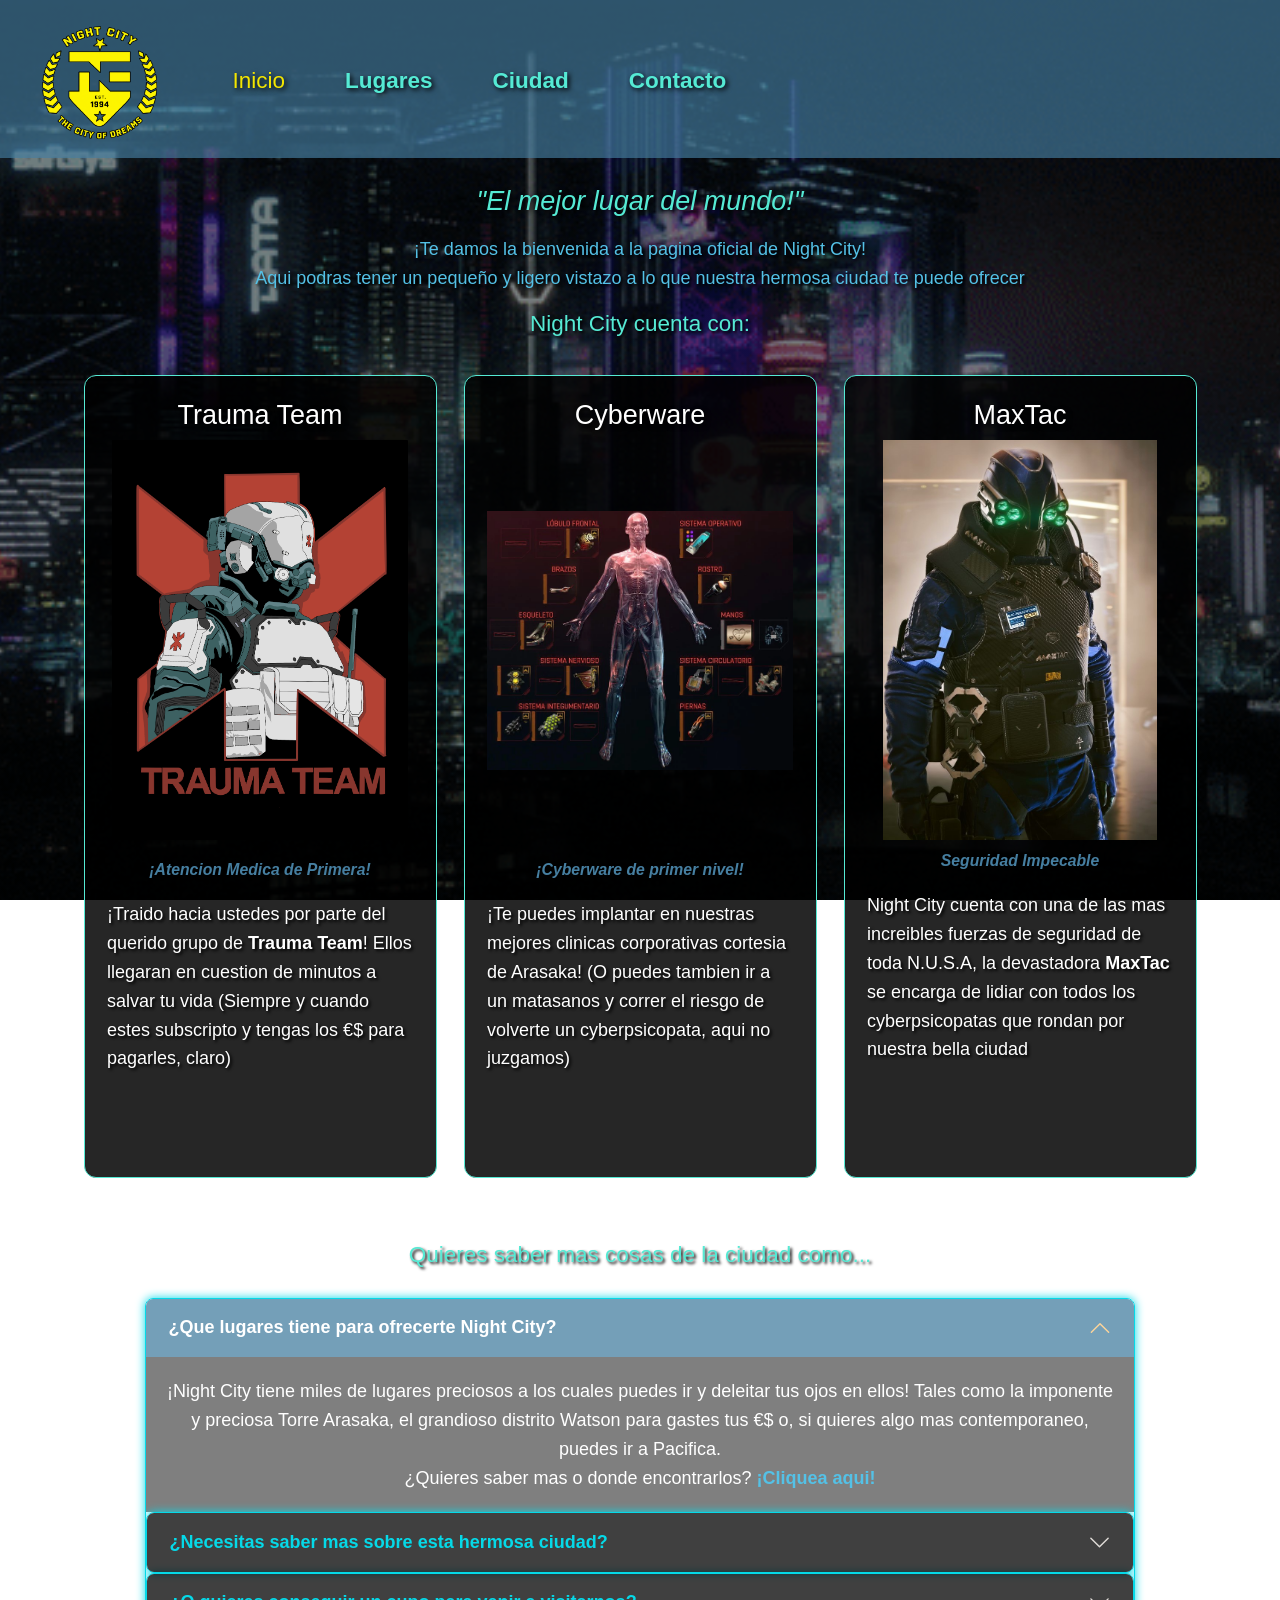
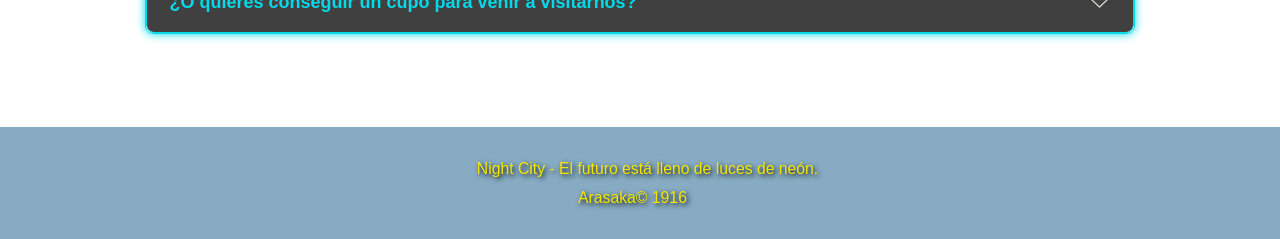
==== commit 4a891ade: "cambié el nombre del title en head en index y en ciudad" ====
--- a/index.html
+++ b/index.html
@@ -4,7 +4,7 @@
 <head>
   <meta charset="UTF-8">
   <meta name="viewport" content="width=device-width, initial-scale=1.0">
-  <title>Inicio - Nigh City</title>
+  <title>Inicio - Night City</title>
   <link rel="preconnect" href="https://fonts.googleapis.com">
   <link rel="preconnect" href="https://fonts.gstatic.com" crossorigin>
   <link href="https://fonts.googleapis.com/css2?family=Instrument+Sans:ital,wght@0,400..700;1,400..700&display=swap"
--- a/CSS/style.css
+++ b/CSS/style.css
@@ -118,15 +118,16 @@
 /*Seccion con Imagenes*/
 
 .btn-outline-primary {
-    color: rgba(0, 0, 0, 0.85);
-    border-color: rgba(0, 0, 0, 0.85);
+    color: var(--color-Articulos);
     border-radius: 20px;
-    background-color: color-mix(var(--color-header), transparent);
-
+    background-color: color-mix(in srgb, var(--color-fondo) 75%, transparent);
+    border: 1px solid var(--color-Articulos);
+    box-shadow: 0 0 10px var(--color-Articulos);
 }
 
 .btn-outline-primary:hover {
-    color: black;
+    font-size: 18px;
+    font-weight: bold;
     background-color: color-mix(var(--color-links), transparent);
     border-color: var(--color-acento);
 }
@@ -256,7 +257,6 @@
 }
 
 h3{
-    text-shadow: 2px 2px 5px var(--color-fondo);
     font-size: 1.25rem;
     text-align: center;
     color: var(--color-acento);    
@@ -420,4 +420,124 @@
     line-height: 1.6;
     max-width: 750px;
     margin: auto;
+}
+
+#introduccion {
+    text-align: center;
+    padding: 25px 20px;
+}
+
+#introduccion h1 {
+    color: var(--color-acento);
+    font-size: 2rem;
+    margin-bottom: 15px;
+}
+
+#introduccion p {
+    color: var(--color-texto-general);
+    max-width: 850px;
+    margin: auto;
+    line-height: 1.6;
+}
+
+/* Fondo oscuro de la imagen ampliada */
+#visor-imagen {
+    display: none;
+    position: fixed;
+    top: 0;
+    left: 0;
+    width: 100%;
+    height: 100%;
+    background-color: rgba(0, 0, 0, 0.9);
+    justify-content: center;
+    align-items: center;
+    z-index: 9999;
+}
+/* Imagen ampliada */
+#visor-imagen img {
+    max-width: 90%;
+    max-height: 85%;
+    object-fit: contain;
+    border: 2px solid var(--color-acento);
+    border-radius: 10px;
+}
+/* Botón para cerrar */
+#cerrar-visor {
+    position: absolute;
+    top: 20px;
+    right: 30px;
+    background: none;
+    border: none;
+    color: white;
+    font-size: 40px;
+    cursor: pointer;
+}
+
+/* FORMULARIO DE CONTACTO */
+
+#formulario input::placeholder,
+#formulario textarea::placeholder {
+    color: #9be6d9;
+    opacity: 1;
+}
+
+#formulario .form-label {
+    color: var(--color-texto-general);
+    display: block;
+    text-align: left;
+    margin-bottom: 5px;
+    background-color: rgba(0, 0, 0, 0.85);
+}
+
+#formulario .form-control, #formulario .form-select {
+    background-color: rgba(0, 0, 0, 0.85);
+    color: #9be6d9;
+    border: 1px solid #587b85;
+    border-radius: 6px;
+}
+
+#formulario input[type="date"] {
+    color: #9be6d9;
+    color-scheme: dark;
+}
+
+/* TARJETAS DEL FORMULARIO */
+
+#formulario .card {
+    background-color: rgba(0, 0, 0, 0.85);
+    border: 1px solid var(--color-acento);
+    border-radius: 12px;
+    transition: transform 0.3s ease;
+}
+
+#formulario .card:hover {
+    transform: translateY(-5px);
+}
+
+/* CAMPOS VACÍOS */
+
+#formulario .form-control,
+#formulario .form-select {
+    color: #9be6d9;
+    border: 1px solid #587b85;
+}
+
+/* CAMPOS COMPLETADOS */
+
+#formulario .campo-completo {
+    color: white;
+    border-color: var(--color-acento);
+}
+
+/* PLACEHOLDERS */
+
+#formulario .form-control::placeholder {
+    color: #9be6d9;
+    opacity: 1;
+}
+
+/* FECHAS */
+
+#formulario input[type="date"] {
+    color-scheme: dark;
 }
